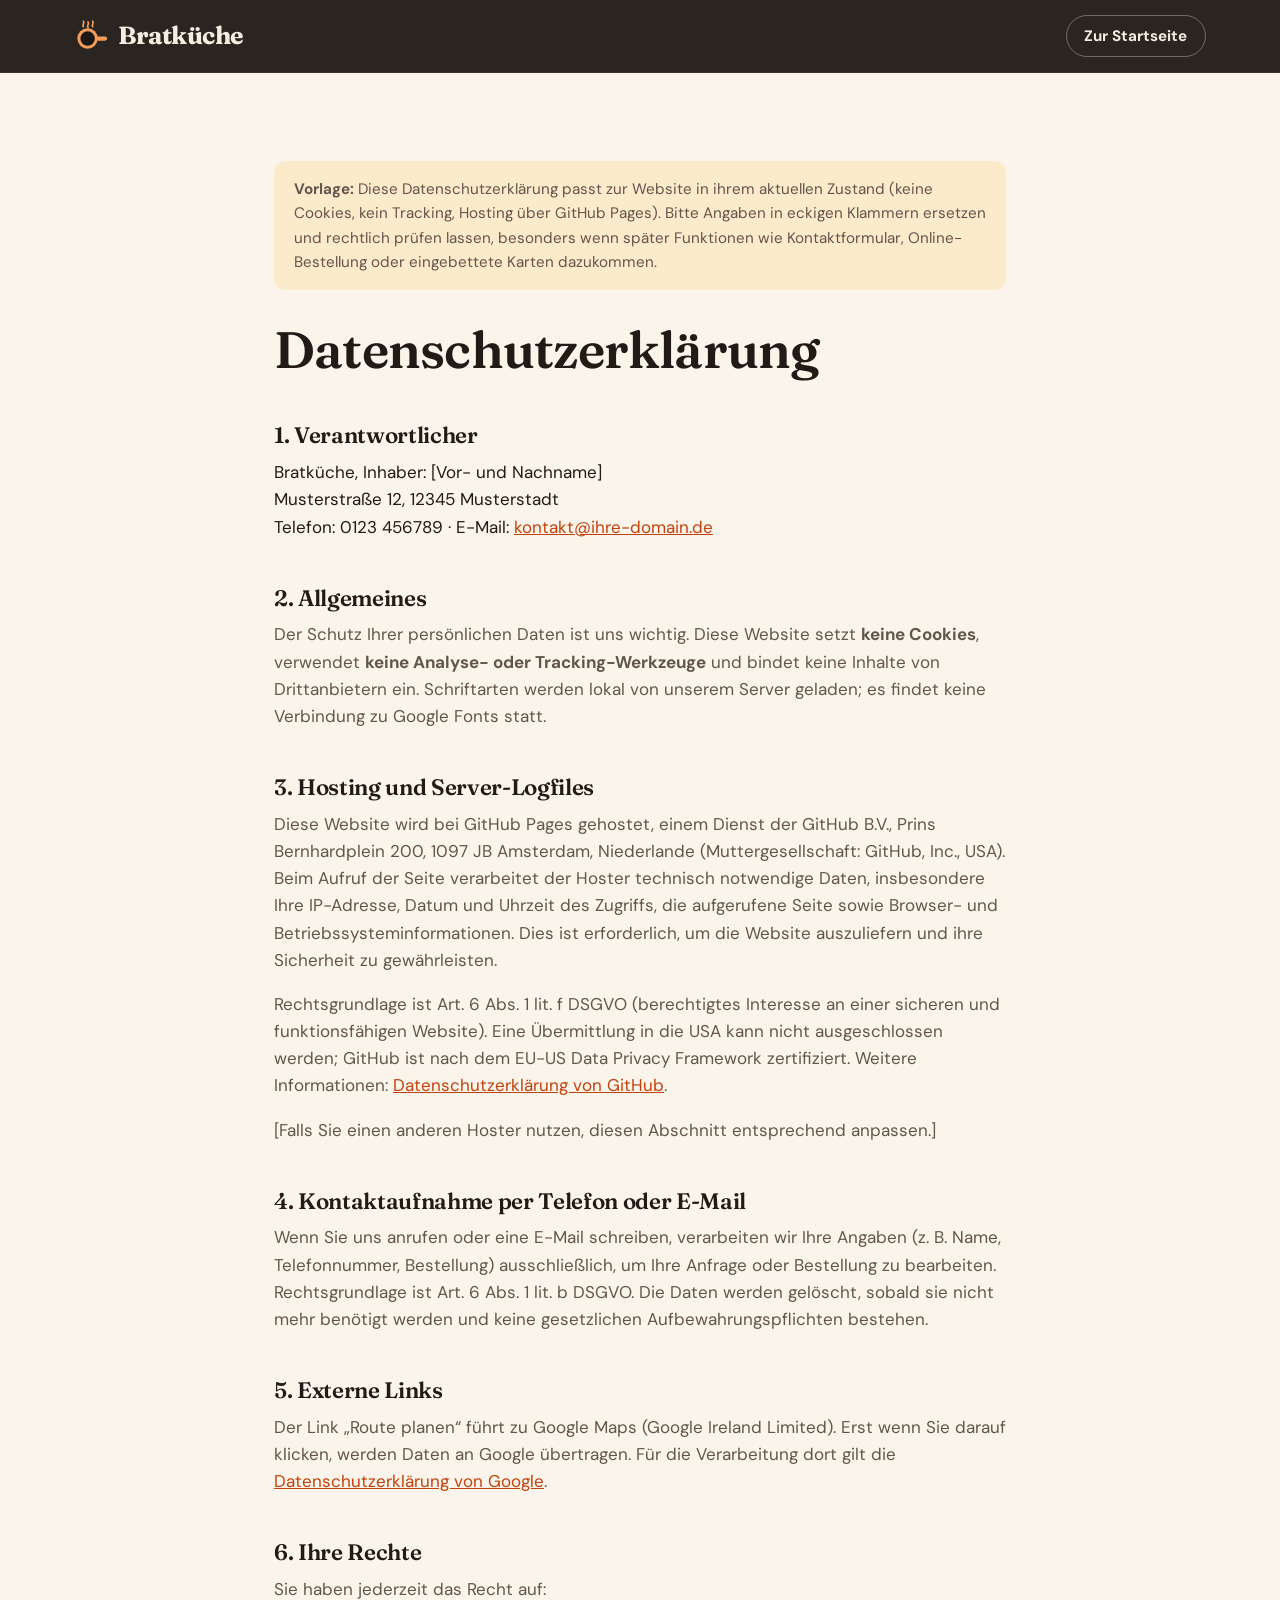
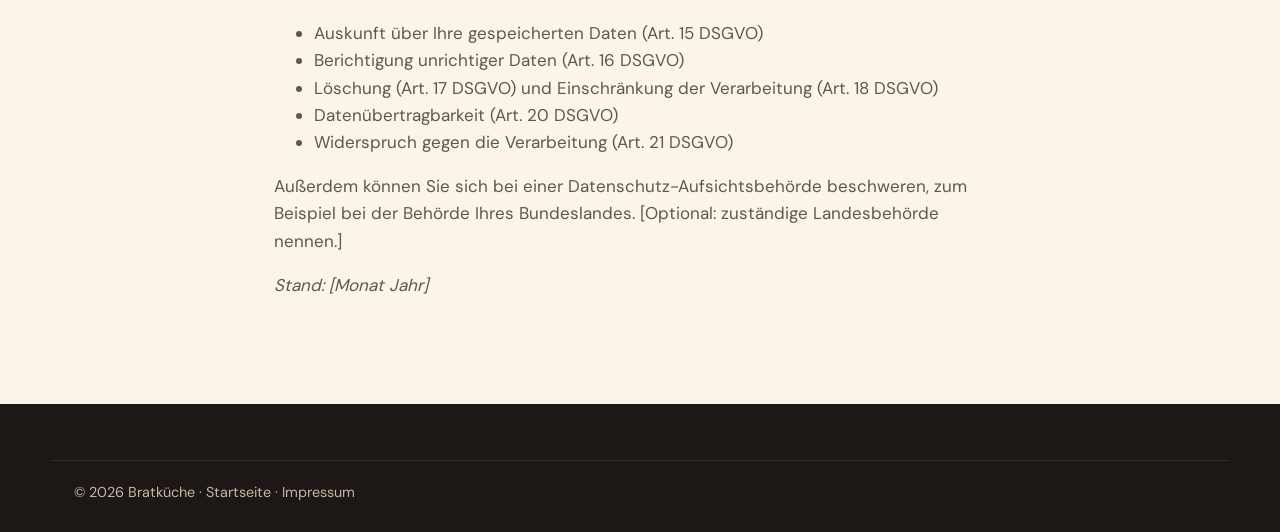
==== datenschutz.html @ 33e532a3 "Website für die Bratküche erstellen Statische One-Page-Website (HTML/CSS/JS, ohne Build-Schritt): - " ====
<!doctype html>
<html lang="de">
<head>
  <meta charset="utf-8">
  <meta name="viewport" content="width=device-width, initial-scale=1">
  <title>Datenschutz – Bratküche</title>
  <meta name="robots" content="noindex">
  <meta name="theme-color" content="#1D1815">
  <link rel="icon" href="assets/img/favicon.svg" type="image/svg+xml">
  <link rel="stylesheet" href="assets/css/style.css">
  <script>document.documentElement.classList.add("js")</script>
</head>
<body>
  <header class="site-header">
    <div class="container header-inner">
      <a class="brand" href="index.html" aria-label="Bratküche – Startseite">
        <svg class="brand-mark" viewBox="0 0 40 40" aria-hidden="true">
          <circle cx="16" cy="23" r="12" fill="currentColor"/>
          <circle cx="16" cy="23" r="8.5" fill="#1D1815"/>
          <rect x="26" y="20.5" width="13" height="5" rx="2.5" fill="currentColor"/>
          <path d="M11 9c-2-2.5 2-3.5 0-6.5M16.5 10c-2-2.5 2-3.5 0-6.5M22 9c-2-2.5 2-3.5 0-6.5" stroke="currentColor" stroke-width="2" stroke-linecap="round" fill="none"/>
        </svg>
        <span class="brand-name">Bratküche</span>
      </a>
      <a class="btn btn-ghost btn-small" href="index.html">Zur Startseite</a>
    </div>
  </header>

  <main class="legal">
    <div class="container">
      <!-- Diesen Hinweis entfernen, sobald alle Angaben geprüft sind -->
      <p class="template-note"><strong>Vorlage:</strong> Diese Datenschutzerklärung passt zur Website in ihrem aktuellen Zustand (keine Cookies, kein Tracking, Hosting über GitHub Pages). Bitte Angaben in eckigen Klammern ersetzen und rechtlich prüfen lassen, besonders wenn später Funktionen wie Kontaktformular, Online-Bestellung oder eingebettete Karten dazukommen.</p>

      <h1>Datenschutzerklärung</h1>

      <h2>1. Verantwortlicher</h2>
      <address>
        Bratküche, Inhaber: [Vor- und Nachname]<br>
        Musterstraße 12, 12345 Musterstadt<br>
        Telefon: 0123 456789 · E-Mail: <a href="mailto:kontakt@ihre-domain.de">kontakt@ihre-domain.de</a>
      </address>

      <h2>2. Allgemeines</h2>
      <p>
        Der Schutz Ihrer persönlichen Daten ist uns wichtig. Diese Website setzt
        <strong>keine Cookies</strong>, verwendet <strong>keine Analyse- oder Tracking-Werkzeuge</strong>
        und bindet keine Inhalte von Drittanbietern ein. Schriftarten werden lokal von
        unserem Server geladen; es findet keine Verbindung zu Google Fonts statt.
      </p>

      <h2>3. Hosting und Server-Logfiles</h2>
      <p>
        Diese Website wird bei GitHub Pages gehostet, einem Dienst der GitHub B.V.,
        Prins Bernhardplein 200, 1097 JB Amsterdam, Niederlande (Muttergesellschaft:
        GitHub, Inc., USA). Beim Aufruf der Seite verarbeitet der Hoster technisch notwendige
        Daten, insbesondere Ihre IP-Adresse, Datum und Uhrzeit des Zugriffs, die aufgerufene
        Seite sowie Browser- und Betriebssysteminformationen. Dies ist erforderlich, um die
        Website auszuliefern und ihre Sicherheit zu gewährleisten.
      </p>
      <p>
        Rechtsgrundlage ist Art. 6 Abs. 1 lit. f DSGVO (berechtigtes Interesse an einer
        sicheren und funktionsfähigen Website). Eine Übermittlung in die USA kann nicht
        ausgeschlossen werden; GitHub ist nach dem EU-US Data Privacy Framework zertifiziert.
        Weitere Informationen: <a href="https://docs.github.com/de/site-policy/privacy-policies/github-general-privacy-statement" target="_blank" rel="noopener">Datenschutzerklärung von GitHub</a>.
      </p>
      <p>[Falls Sie einen anderen Hoster nutzen, diesen Abschnitt entsprechend anpassen.]</p>

      <h2>4. Kontaktaufnahme per Telefon oder E-Mail</h2>
      <p>
        Wenn Sie uns anrufen oder eine E-Mail schreiben, verarbeiten wir Ihre Angaben
        (z.&nbsp;B. Name, Telefonnummer, Bestellung) ausschließlich, um Ihre Anfrage oder
        Bestellung zu bearbeiten. Rechtsgrundlage ist Art. 6 Abs. 1 lit. b DSGVO.
        Die Daten werden gelöscht, sobald sie nicht mehr benötigt werden und keine
        gesetzlichen Aufbewahrungspflichten bestehen.
      </p>

      <h2>5. Externe Links</h2>
      <p>
        Der Link „Route planen“ führt zu Google Maps (Google Ireland Limited). Erst wenn Sie
        darauf klicken, werden Daten an Google übertragen. Für die Verarbeitung dort gilt die
        <a href="https://policies.google.com/privacy?hl=de" target="_blank" rel="noopener">Datenschutzerklärung von Google</a>.
      </p>

      <h2>6. Ihre Rechte</h2>
      <p>Sie haben jederzeit das Recht auf:</p>
      <ul>
        <li>Auskunft über Ihre gespeicherten Daten (Art. 15 DSGVO)</li>
        <li>Berichtigung unrichtiger Daten (Art. 16 DSGVO)</li>
        <li>Löschung (Art. 17 DSGVO) und Einschränkung der Verarbeitung (Art. 18 DSGVO)</li>
        <li>Datenübertragbarkeit (Art. 20 DSGVO)</li>
        <li>Widerspruch gegen die Verarbeitung (Art. 21 DSGVO)</li>
      </ul>
      <p>
        Außerdem können Sie sich bei einer Datenschutz-Aufsichtsbehörde beschweren,
        zum Beispiel bei der Behörde Ihres Bundeslandes. [Optional: zuständige Landesbehörde nennen.]
      </p>

      <p><em>Stand: [Monat Jahr]</em></p>
    </div>
  </main>

  <footer class="site-footer">
    <div class="container footer-bottom">
      <p>© <span data-year>2026</span> Bratküche · <a href="index.html">Startseite</a> · <a href="impressum.html">Impressum</a></p>
    </div>
  </footer>
  <script src="assets/js/main.js" defer></script>
</body>
</html>
---- assets/css/style.css ----
/* ==========================================================
   Bratküche – Stylesheet
   Farben und Schriften zentral in :root anpassen.
   ========================================================== */

@font-face {
  font-family: "Fraunces";
  font-style: normal;
  font-weight: 100 900;
  font-display: swap;
  src: url("../fonts/fraunces-latin-wght-normal.woff2") format("woff2");
}
@font-face {
  font-family: "Fraunces";
  font-style: italic;
  font-weight: 100 900;
  font-display: swap;
  src: url("../fonts/fraunces-latin-wght-italic.woff2") format("woff2");
}
@font-face {
  font-family: "DM Sans";
  font-style: normal;
  font-weight: 100 1000;
  font-display: swap;
  src: url("../fonts/dm-sans-latin-wght-normal.woff2") format("woff2");
}

:root {
  --cream: #FAF4EA;
  --paper: #FFFCF6;
  --white: #FFFFFF;
  --ink: #211B17;
  --ink-soft: #62564C;
  --line: #E8DCCB;
  --line-strong: #D3C2AA;

  --iron: #1D1815;
  --iron-2: #2A231F;
  --on-iron: #F6EDE1;
  --on-iron-soft: #C4B6A6;

  --flame: #C2410C;
  --flame-hover: #9A3412;
  --flame-soft: #FDE6D6;
  --ember: #F59E5B;
  --mustard: #F2B544;
  --mustard-soft: #FBEBCB;
  --herb: #3F5A1A;
  --herb-soft: #E4EDD3;

  --radius: 20px;
  --radius-sm: 12px;
  --shadow: 0 1px 2px rgba(33, 27, 23, .05), 0 10px 30px rgba(33, 27, 23, .07);

  --font-display: "Fraunces", Georgia, "Times New Roman", serif;
  --font-body: "DM Sans", system-ui, -apple-system, "Segoe UI", Roboto, sans-serif;

  --header-h: 72px;
  color-scheme: light;
}

/* ---------- Basis ---------- */
*, *::before, *::after { box-sizing: border-box; }

html {
  scroll-padding-top: calc(var(--header-h) + 16px);
  -webkit-text-size-adjust: 100%;
}
@media (prefers-reduced-motion: no-preference) {
  html { scroll-behavior: smooth; }
}

body {
  margin: 0;
  background: var(--cream);
  color: var(--ink);
  font-family: var(--font-body);
  font-size: 1.0625rem;
  line-height: 1.6;
  -webkit-font-smoothing: antialiased;
  overflow-x: hidden;
}

img, svg { display: block; max-width: 100%; }
a { color: inherit; }

h1, h2, h3, h4 {
  font-family: var(--font-display);
  line-height: 1.1;
  letter-spacing: -0.015em;
  margin: 0 0 .5em;
  font-weight: 600;
  text-wrap: balance;
}
p { margin: 0 0 1em; }

:focus-visible {
  outline: 3px solid var(--mustard);
  outline-offset: 3px;
  border-radius: 6px;
}

.container {
  width: 100%;
  max-width: 1180px;
  margin-inline: auto;
  padding-inline: 24px;
}
@media (max-width: 640px) {
  .container { padding-inline: 16px; }
}

.visually-hidden {
  position: absolute !important;
  width: 1px; height: 1px;
  padding: 0; margin: -1px;
  overflow: hidden; clip: rect(0 0 0 0);
  white-space: nowrap; border: 0;
}

.skip-link {
  position: absolute;
  left: 16px; top: -100px;
  z-index: 100;
  background: var(--mustard);
  color: var(--ink);
  padding: 10px 16px;
  border-radius: 10px;
  font-weight: 700;
  text-decoration: none;
}
.skip-link:focus { top: 12px; }

/* ---------- Buttons ---------- */
.btn {
  display: inline-flex;
  align-items: center;
  justify-content: center;
  gap: .5rem;
  min-height: 48px;
  padding: .8rem 1.4rem;
  border-radius: 999px;
  border: 1.5px solid transparent;
  font: inherit;
  font-weight: 700;
  font-size: 1rem;
  line-height: 1.2;
  text-decoration: none;
  cursor: pointer;
  transition: background-color .2s, color .2s, border-color .2s, transform .2s;
}
.btn:active { transform: translateY(1px); }
.btn svg { width: 18px; height: 18px; flex: none; }

.btn-flame { background: var(--flame); color: #fff; }
.btn-flame:hover { background: var(--flame-hover); }

.btn-ghost { border-color: rgba(246, 237, 225, .35); color: var(--on-iron); }
.btn-ghost:hover { background: rgba(246, 237, 225, .1); border-color: rgba(246, 237, 225, .6); }

.btn-outline { border-color: var(--line-strong); color: var(--ink); background: transparent; }
.btn-outline:hover { border-color: var(--ink); }

.btn-small { min-height: 42px; padding: .55rem 1.1rem; font-size: .95rem; }

/* ---------- Kopfzeile ---------- */
.site-header {
  position: sticky;
  top: 0;
  z-index: 50;
  background: rgba(29, 24, 21, .94);
  -webkit-backdrop-filter: saturate(140%) blur(10px);
  backdrop-filter: saturate(140%) blur(10px);
  color: var(--on-iron);
  border-bottom: 1px solid rgba(246, 237, 225, .08);
}
.header-inner {
  display: flex;
  align-items: center;
  gap: 24px;
  height: var(--header-h);
}

.brand {
  display: inline-flex;
  align-items: center;
  gap: 10px;
  text-decoration: none;
  color: var(--on-iron);
  margin-right: auto;
}
.brand-mark { width: 34px; height: 34px; color: var(--ember); }
.brand-name {
  font-family: var(--font-display);
  font-size: 1.55rem;
  font-weight: 700;
  letter-spacing: -0.02em;
}

.nav { display: flex; gap: 4px; }
.nav a {
  padding: 8px 14px;
  border-radius: 999px;
  text-decoration: none;
  color: var(--on-iron-soft);
  font-weight: 500;
  transition: color .2s, background-color .2s;
}
.nav a:hover { color: var(--on-iron); background: rgba(246, 237, 225, .08); }

.nav-toggle {
  display: none;
  width: 46px; height: 46px;
  border: 1px solid rgba(246, 237, 225, .2);
  border-radius: 12px;
  background: transparent;
  color: var(--on-iron);
  cursor: pointer;
  padding: 0;
  flex-direction: column;
  align-items: center;
  justify-content: center;
  gap: 5px;
}
.nav-toggle span {
  display: block;
  width: 20px; height: 2px;
  background: currentColor;
  border-radius: 2px;
  transition: transform .25s, opacity .25s;
}
.nav-toggle[aria-expanded="true"] span:nth-child(1) { transform: translateY(7px) rotate(45deg); }
.nav-toggle[aria-expanded="true"] span:nth-child(2) { opacity: 0; }
.nav-toggle[aria-expanded="true"] span:nth-child(3) { transform: translateY(-7px) rotate(-45deg); }

@media (max-width: 880px) {
  .header-inner { gap: 10px; }
  .nav-toggle { display: inline-flex; }
  .nav {
    display: none;
    position: absolute;
    top: var(--header-h);
    left: 0; right: 0;
    flex-direction: column;
    gap: 2px;
    padding: 12px 16px 20px;
    background: var(--iron);
    border-bottom: 1px solid rgba(246, 237, 225, .1);
    box-shadow: 0 20px 40px rgba(0, 0, 0, .3);
  }
  .nav.is-open { display: flex; }
  .nav a { padding: 14px 12px; font-size: 1.1rem; color: var(--on-iron); border-radius: 10px; }
  /* Ohne JavaScript bleibt die Navigation sichtbar */
  html:not(.js) .nav { display: flex; position: static; flex-direction: row; flex-wrap: wrap; padding: 0; box-shadow: none; border: 0; background: none; }
  html:not(.js) .header-inner { height: auto; flex-wrap: wrap; padding-block: 12px; }
}
@media (max-width: 420px) {
  .header-call span { display: none; }
  .header-call { width: 46px; padding: 0; }
  .brand-name { font-size: 1.35rem; }
}

/* ---------- Hero ---------- */
.hero {
  position: relative;
  background:
    radial-gradient(60% 70% at 78% 45%, rgba(232, 89, 12, .22), transparent 70%),
    radial-gradient(40% 50% at 10% 100%, rgba(242, 181, 68, .08), transparent 70%),
    var(--iron);
  color: var(--on-iron);
  overflow: hidden;
}
.hero-inner {
  display: grid;
  grid-template-columns: 1.05fr .95fr;
  align-items: center;
  gap: 40px;
  padding-block: clamp(56px, 8vw, 104px);
}
.hero h1 {
  font-size: clamp(2.9rem, 7vw, 5.6rem);
  line-height: .98;
  letter-spacing: -0.03em;
  margin: .35em 0 .4em;
}
.hero h1 em {
  font-style: italic;
  font-weight: 500;
  color: var(--mustard);
}
.lead {
  font-size: clamp(1.1rem, 1.6vw, 1.3rem);
  color: var(--on-iron-soft);
  max-width: 34ch;
  margin-bottom: 2rem;
}
.hero-cta { display: flex; flex-wrap: wrap; gap: 12px; }
.hero-facts {
  display: flex;
  flex-wrap: wrap;
  gap: 8px 24px;
  margin: 2.25rem 0 0;
  padding: 0;
  list-style: none;
  color: var(--on-iron-soft);
  font-size: .95rem;
}
.hero-facts li { display: inline-flex; align-items: center; gap: 8px; }
.hero-facts li::before {
  content: "";
  width: 6px; height: 6px;
  border-radius: 50%;
  background: var(--ember);
}

.hero-art { position: relative; }
.pan { width: 100%; max-width: 560px; margin-left: auto; }

.steam { opacity: 0; }
@media (prefers-reduced-motion: no-preference) {
  .steam { animation: steam 3.6s ease-in-out infinite; }
  .s2 { animation-delay: 1.2s; }
  .s3 { animation-delay: 2.4s; }
}
@media (prefers-reduced-motion: reduce) {
  .steam { opacity: .18; }
}
@keyframes steam {
  0%   { opacity: 0;   transform: translateY(18px); }
  35%  { opacity: .28; }
  100% { opacity: 0;   transform: translateY(-26px); }
}

@media (max-width: 880px) {
  .hero-inner { grid-template-columns: 1fr; gap: 8px; }
  .hero-art { order: -1; max-width: 340px; margin: 0 auto -12px; }
  .pan { margin: 0 auto; }
}

/* ---------- Status (Jetzt geöffnet) ---------- */
.status {
  display: inline-flex;
  align-items: center;
  gap: 10px;
  margin: 0;
  padding: 7px 14px 7px 12px;
  border-radius: 999px;
  border: 1px solid rgba(246, 237, 225, .18);
  background: rgba(246, 237, 225, .05);
  font-size: .92rem;
  font-weight: 500;
}
.status-text { color: inherit; text-decoration: none; }
a.status-text:hover { text-decoration: underline; }
.status-dot {
  width: 9px; height: 9px;
  border-radius: 50%;
  background: var(--on-iron-soft);
  flex: none;
}
.status.is-open .status-dot { background: #4ADE80; box-shadow: 0 0 0 0 rgba(74, 222, 128, .6); }
.status.is-closed .status-dot { background: #F87171; }
@media (prefers-reduced-motion: no-preference) {
  .status.is-open .status-dot { animation: pulse 2.2s infinite; }
}
@keyframes pulse {
  0%   { box-shadow: 0 0 0 0 rgba(74, 222, 128, .55); }
  70%  { box-shadow: 0 0 0 9px rgba(74, 222, 128, 0); }
  100% { box-shadow: 0 0 0 0 rgba(74, 222, 128, 0); }
}
.status-light {
  border-color: var(--line);
  background: var(--cream);
  color: var(--ink);
}
.status-light .status-dot { background: var(--line-strong); }
.status-light.is-open .status-dot { background: #16A34A; }
.status-light.is-closed .status-dot { background: #DC2626; }

/* ---------- Vorteile ---------- */
.features {
  background: var(--cream);
  border-bottom: 1px solid var(--line);
}
.features-grid {
  display: grid;
  grid-template-columns: repeat(3, 1fr);
  gap: 24px;
  padding-block: 56px;
}
.feature h2 {
  font-size: 1.3rem;
  margin: 16px 0 6px;
}
.feature p { color: var(--ink-soft); margin: 0; max-width: 34ch; }
.feature-icon {
  width: 52px; height: 52px;
  display: grid;
  place-items: center;
  border-radius: 16px;
  background: var(--flame-soft);
  color: var(--flame);
}
.feature-icon svg { width: 26px; height: 26px; }
@media (max-width: 800px) {
  .features-grid { grid-template-columns: 1fr; gap: 28px; padding-block: 44px; }
  .feature { display: grid; grid-template-columns: 52px 1fr; column-gap: 16px; }
  .feature-icon { grid-row: span 2; }
  .feature h2 { margin-top: 2px; }
}

/* ---------- Abschnitte ---------- */
.section { padding-block: clamp(64px, 9vw, 120px); }
.section-head { max-width: 640px; margin-bottom: 40px; }
.section-head h2, .about-copy h2 { font-size: clamp(2rem, 4.2vw, 3.1rem); }
.section-sub { color: var(--ink-soft); font-size: 1.1rem; margin: 0; }
.eyebrow {
  display: inline-block;
  margin: 0 0 14px;
  font-size: .8rem;
  font-weight: 700;
  text-transform: uppercase;
  letter-spacing: .14em;
  color: var(--flame);
}

/* ---------- Speisekarte ---------- */
.menu { background: var(--paper); }

.menu-filter {
  display: none;
  flex-wrap: wrap;
  gap: 8px;
  margin-bottom: 28px;
}
.js .menu-filter { display: flex; }
.chip {
  font: inherit;
  font-weight: 600;
  font-size: .95rem;
  padding: 9px 16px;
  min-height: 42px;
  border-radius: 999px;
  border: 1.5px solid var(--line-strong);
  background: transparent;
  color: var(--ink);
  cursor: pointer;
  transition: background-color .2s, color .2s, border-color .2s;
}
.chip:hover { border-color: var(--ink); }
.chip[aria-pressed="true"] { background: var(--ink); border-color: var(--ink); color: var(--paper); }
@media (max-width: 640px) {
  .menu-filter {
    flex-wrap: nowrap;
    overflow-x: auto;
    margin-inline: -16px;
    padding: 2px 16px 8px;
    scrollbar-width: none;
  }
  .menu-filter::-webkit-scrollbar { display: none; }
  .chip { flex: none; }
}

.lunch {
  display: grid;
  grid-template-columns: auto 1fr auto;
  align-items: center;
  gap: 20px;
  padding: 22px 26px;
  margin-bottom: 28px;
  border-radius: var(--radius);
  background: var(--mustard-soft);
}
.lunch-icon {
  width: 48px; height: 48px;
  display: grid; place-items: center;
  border-radius: 14px;
  background: var(--mustard);
  color: var(--ink);
}
.lunch-icon svg { width: 26px; height: 26px; }
.lunch h3 { font-size: 1.3rem; margin: 0 0 2px; }
.lunch p { margin: 0; color: #5B4A30; }
.lunch .lunch-price {
  font-family: var(--font-display);
  font-size: 1.9rem;
  font-weight: 700;
  color: var(--ink);
  white-space: nowrap;
}
.lunch-price span { font-family: var(--font-body); font-size: .95rem; font-weight: 500; color: #5B4A30; margin-right: 4px; }
@media (max-width: 640px) {
  .lunch { grid-template-columns: auto 1fr; padding: 20px; gap: 14px 16px; }
  .lunch .lunch-price { grid-column: 2; font-size: 1.6rem; }
}

.menu-grid { columns: 2; column-gap: 28px; }
.menu-group {
  break-inside: avoid;
  margin: 0 0 28px;
  padding: 28px 30px 18px;
  background: var(--white);
  border: 1px solid var(--line);
  border-radius: var(--radius);
  box-shadow: var(--shadow);
}
.menu-group[hidden] { display: none; }
.menu-group h3 {
  font-size: 1.55rem;
  margin: 0 0 6px;
  padding-bottom: 12px;
  border-bottom: 2px solid var(--ink);
}

.menu-grid.is-filtered { columns: 1; }
@media (min-width: 900px) {
  .menu-grid.is-filtered .dish-list { display: grid; grid-template-columns: 1fr 1fr; column-gap: 48px; }
  .menu-grid.is-filtered .dish:nth-last-child(2):nth-child(odd) { border-bottom: 0; }
}

.dish-list { list-style: none; margin: 0; padding: 0; }
.dish { padding: 14px 0; border-bottom: 1px dashed var(--line); }
.dish:last-child { border-bottom: 0; }
.dish-head { display: flex; align-items: baseline; gap: 10px; }
.dish h4 {
  font-family: var(--font-body);
  font-size: 1.06rem;
  font-weight: 700;
  letter-spacing: 0;
  margin: 0;
  line-height: 1.35;
}
.dish h4 small { font-weight: 500; color: var(--ink-soft); font-size: .85em; margin-left: 4px; }
.dots {
  flex: 1;
  min-width: 16px;
  border-bottom: 2px dotted var(--line-strong);
  transform: translateY(-5px);
}
.price {
  font-weight: 700;
  font-variant-numeric: tabular-nums;
  white-space: nowrap;
  color: var(--flame);
}
.dish p { margin: 3px 0 0; color: var(--ink-soft); font-size: .96rem; line-height: 1.45; }

.tag {
  display: inline-block;
  vertical-align: 2px;
  margin-left: 6px;
  padding: 2px 8px;
  border-radius: 999px;
  background: var(--flame-soft);
  color: var(--flame-hover);
  font-size: .68rem;
  font-weight: 800;
  letter-spacing: .07em;
  text-transform: uppercase;
  line-height: 1.6;
}
.tag-veg { background: var(--herb-soft); color: var(--herb); }

.menu-note { margin: 8px 0 0; color: var(--ink-soft); font-size: .92rem; }

@media (max-width: 760px) {
  .menu-grid { columns: 1; }
  .menu-group { padding: 22px 20px 12px; }
}

/* ---------- Über uns ---------- */
.about { background: var(--cream); }
.about-grid {
  display: grid;
  grid-template-columns: 1.1fr .9fr;
  gap: clamp(32px, 6vw, 80px);
  align-items: center;
}
.about-copy p { color: var(--ink-soft); font-size: 1.1rem; max-width: 56ch; }
.about-copy .signature {
  font-family: var(--font-display);
  font-style: italic;
  font-size: 1.3rem;
  color: var(--ink);
  margin-top: 1.5rem;
}
.about-card {
  margin: 0;
  padding: clamp(28px, 4vw, 44px);
  border-radius: 28px;
  background:
    radial-gradient(80% 60% at 100% 0%, rgba(232, 89, 12, .25), transparent 70%),
    var(--iron);
  color: var(--on-iron);
  box-shadow: 0 20px 50px rgba(29, 24, 21, .25);
}
.about-card blockquote {
  margin: 0 0 28px;
  font-family: var(--font-display);
  font-size: clamp(1.45rem, 2.6vw, 1.95rem);
  font-weight: 500;
  line-height: 1.25;
  letter-spacing: -0.01em;
}
.promise { list-style: none; margin: 0; padding: 24px 0 0; border-top: 1px solid rgba(246, 237, 225, .14); }
.promise li {
  display: flex;
  align-items: flex-start;
  gap: 12px;
  padding: 7px 0;
  color: var(--on-iron-soft);
}
.promise li::before {
  content: "";
  flex: none;
  width: 20px; height: 20px;
  margin-top: 3px;
  border-radius: 50%;
  background: var(--mustard) url("data:image/svg+xml,%3Csvg xmlns='http://www.w3.org/2000/svg' viewBox='0 0 20 20'%3E%3Cpath d='M5.5 10.5l3 3 6-7' fill='none' stroke='%231D1815' stroke-width='2.4' stroke-linecap='round' stroke-linejoin='round'/%3E%3C/svg%3E") center / 100% no-repeat;
}
@media (max-width: 880px) {
  .about-grid { grid-template-columns: 1fr; }
}

/* ---------- Besuch: Zeiten & Kontakt ---------- */
.visit { background: var(--paper); border-top: 1px solid var(--line); }
.visit-grid {
  display: grid;
  grid-template-columns: 1fr 1fr;
  gap: 28px;
  align-items: start;
}
.card {
  padding: clamp(24px, 3.5vw, 36px);
  background: var(--white);
  border: 1px solid var(--line);
  border-radius: var(--radius);
  box-shadow: var(--shadow);
}
.card h3 { font-size: 1.6rem; margin-bottom: 16px; }

.hours-table { width: 100%; border-collapse: collapse; margin-top: 18px; font-variant-numeric: tabular-nums; }
.hours-table th, .hours-table td { padding: 11px 12px; text-align: left; border-bottom: 1px solid var(--line); }
.hours-table th { font-weight: 500; }
.hours-table td { text-align: right; color: var(--ink-soft); }
.hours-table tr:last-child th, .hours-table tr:last-child td { border-bottom: 0; }
.hours-table tr:not([data-open]) td { color: #9A8B7C; font-style: italic; }
.hours-table tr.is-today th, .hours-table tr.is-today td {
  background: var(--mustard-soft);
  color: var(--ink);
  font-weight: 700;
  font-style: normal;
}
.hours-table tr.is-today th { border-radius: 10px 0 0 10px; }
.hours-table tr.is-today td { border-radius: 0 10px 10px 0; }
.hours-table tr.is-today th::after {
  content: "Heute";
  margin-left: 8px;
  padding: 1px 8px;
  border-radius: 999px;
  background: var(--ink);
  color: var(--paper);
  font-size: .7rem;
  letter-spacing: .06em;
  text-transform: uppercase;
  vertical-align: 2px;
}

.small-print { margin: 16px 0 0; font-size: .88rem; color: var(--ink-soft); }

.contact-list { list-style: none; margin: 0 0 24px; padding: 0; }
.contact-list li {
  display: flex;
  gap: 16px;
  padding: 14px 0;
  border-bottom: 1px solid var(--line);
}
.contact-list li:last-child { border-bottom: 0; }
.contact-icon {
  flex: none;
  width: 42px; height: 42px;
  display: grid; place-items: center;
  border-radius: 12px;
  background: var(--flame-soft);
  color: var(--flame);
}
.contact-icon svg { width: 21px; height: 21px; }
.contact-label {
  display: block;
  font-size: .78rem;
  font-weight: 700;
  letter-spacing: .1em;
  text-transform: uppercase;
  color: var(--ink-soft);
  margin-bottom: 2px;
}
.contact-list address { font-style: normal; line-height: 1.5; }
.contact-list a { font-weight: 600; text-decoration-color: var(--line-strong); text-underline-offset: 3px; overflow-wrap: anywhere; }
.contact-list a:hover { color: var(--flame); }
.contact-cta { display: flex; flex-wrap: wrap; gap: 12px; }

@media (max-width: 880px) {
  .visit-grid { grid-template-columns: 1fr; }
}
@media (max-width: 420px) {
  .contact-cta .btn { flex: 1 1 100%; }
}

/* ---------- Fußzeile ---------- */
.site-footer {
  background: var(--iron);
  color: var(--on-iron-soft);
  padding-top: 56px;
}
.footer-inner {
  display: grid;
  grid-template-columns: 1.4fr 1fr auto;
  gap: 32px;
  padding-bottom: 40px;
}
.footer-brand .brand-name { color: var(--on-iron); font-size: 1.8rem; }
.footer-brand p { margin: 6px 0 0; }
.footer-nav, .footer-legal { display: flex; flex-direction: column; gap: 8px; }
.site-footer a { text-decoration: none; color: var(--on-iron-soft); }
.site-footer a:hover { color: var(--on-iron); text-decoration: underline; text-underline-offset: 3px; }
.footer-bottom {
  border-top: 1px solid rgba(246, 237, 225, .1);
  padding-block: 20px 28px;
  font-size: .9rem;
}
.footer-bottom p { margin: 0; }
@media (max-width: 760px) {
  .footer-inner { grid-template-columns: 1fr 1fr; }
  .footer-brand { grid-column: 1 / -1; }
}

/* ---------- Rechtliche Seiten (Impressum, Datenschutz) ---------- */
.legal { padding-block: clamp(48px, 7vw, 88px); }
.legal .container { max-width: 780px; }
.legal h1 { font-size: clamp(2.2rem, 5vw, 3.2rem); margin-bottom: .6em; }
.legal h2 { font-size: 1.4rem; margin: 2em 0 .5em; }
.legal p, .legal li { color: var(--ink-soft); }
.legal address { font-style: normal; color: var(--ink); }
.legal a { color: var(--flame); }
.template-note {
  padding: 16px 20px;
  border-radius: var(--radius-sm);
  background: var(--mustard-soft);
  color: #5B4A30;
  font-size: .95rem;
  margin-bottom: 32px;
}
.back-link { display: inline-flex; gap: 6px; margin-bottom: 24px; font-weight: 600; text-decoration: none; color: var(--flame); }
.back-link:hover { text-decoration: underline; }
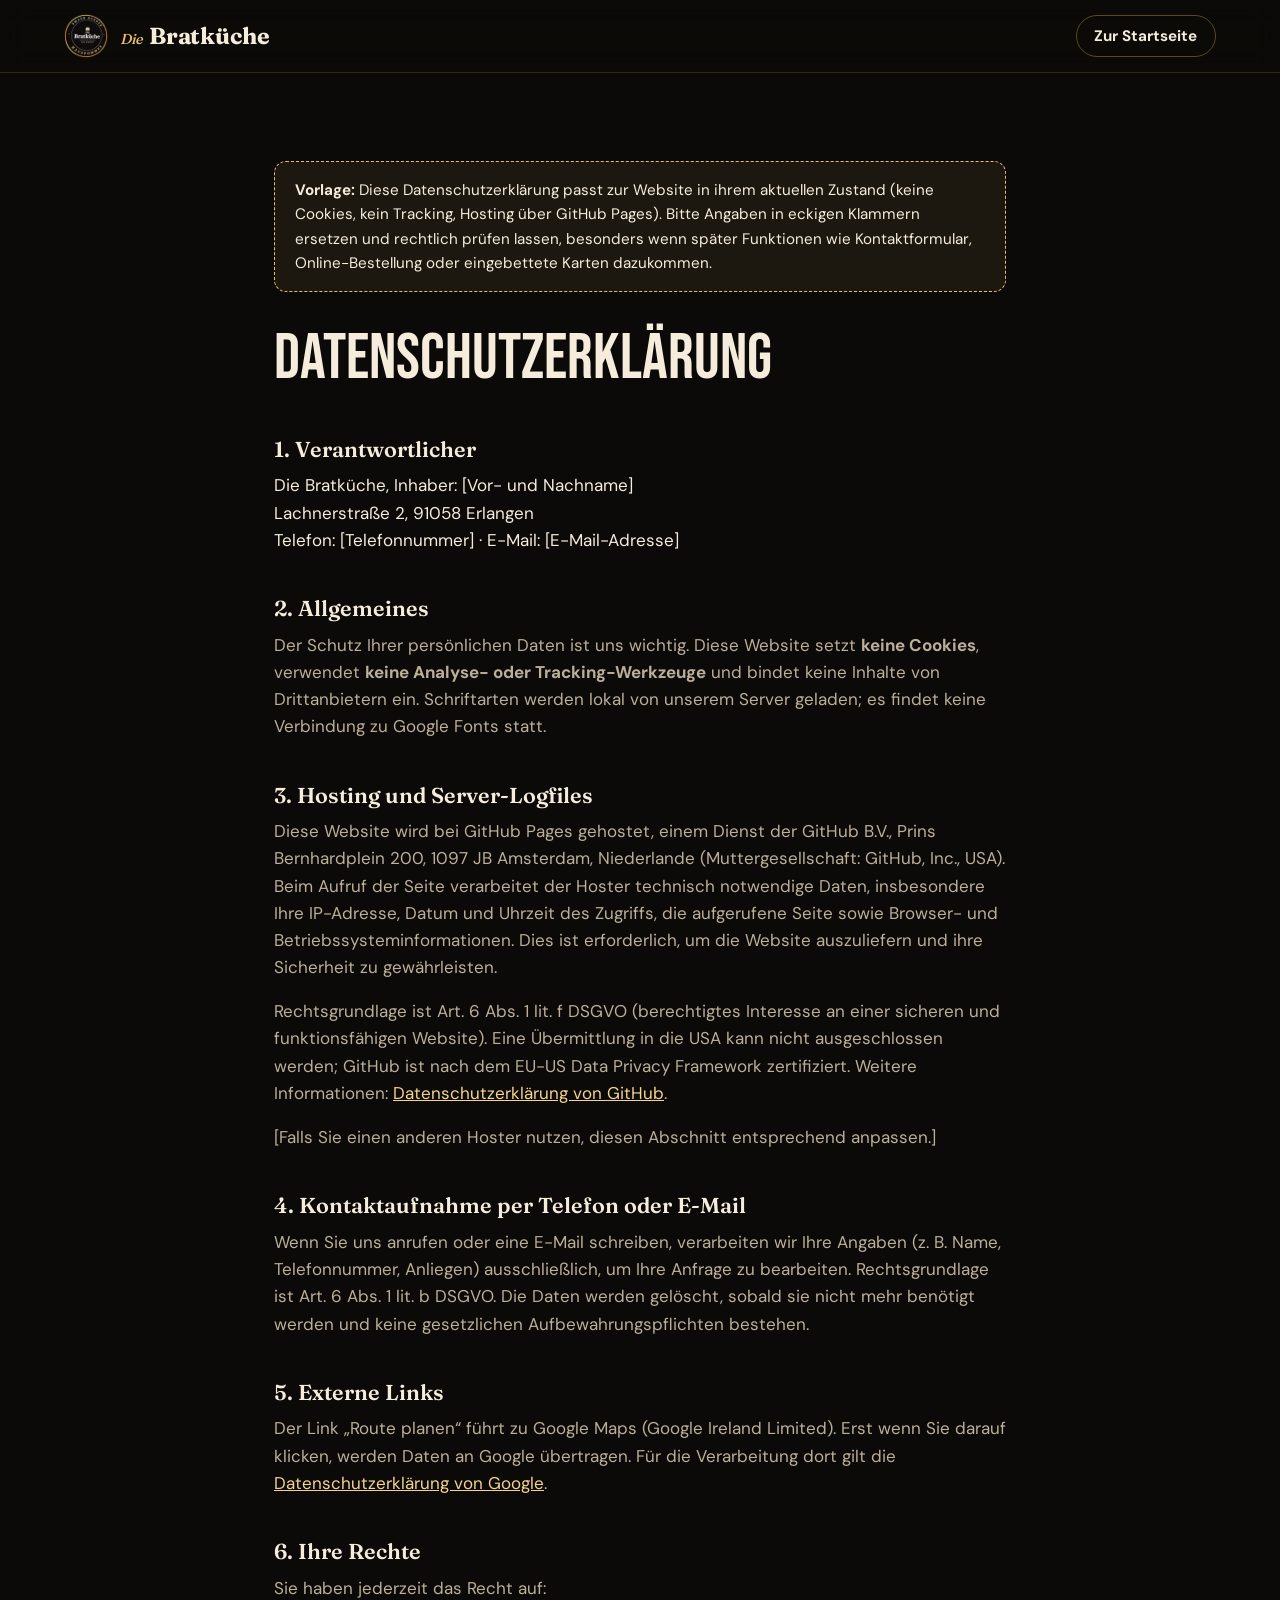
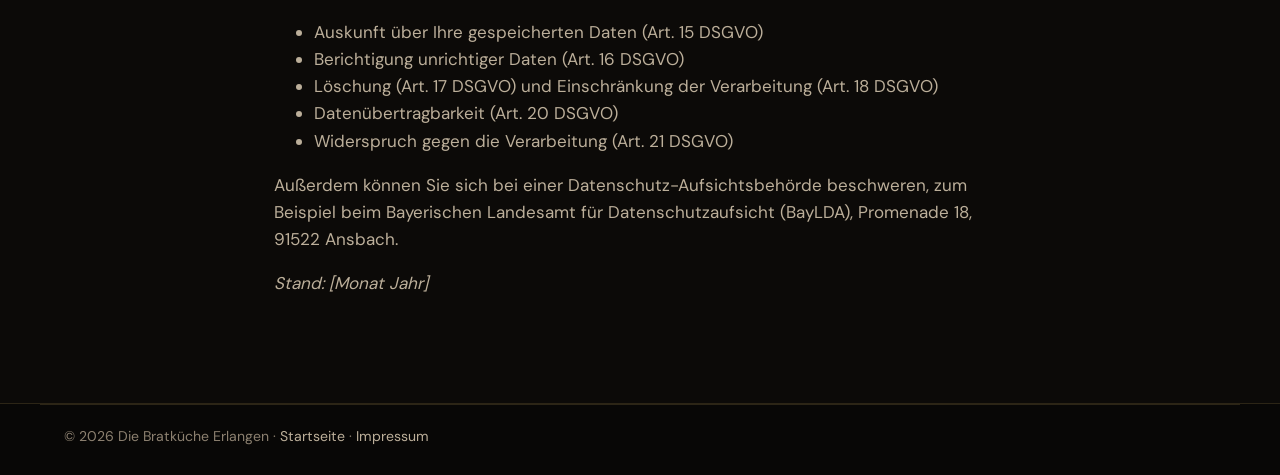
==== commit d8e01713: "Website auf Konzept Smash Burger & Loaded Fries umstellen - Echte Speisekarte (Burger 1–8, Loaded Fr" ====
--- a/datenschutz.html
+++ b/datenschutz.html
@@ -3,26 +3,21 @@
 <head>
   <meta charset="utf-8">
   <meta name="viewport" content="width=device-width, initial-scale=1">
-  <title>Datenschutz – Bratküche</title>
+  <title>Datenschutz – Die Bratküche Erlangen</title>
   <meta name="robots" content="noindex">
-  <meta name="theme-color" content="#1D1815">
-  <link rel="icon" href="assets/img/favicon.svg" type="image/svg+xml">
+  <meta name="theme-color" content="#0C0A08">
+  <link rel="icon" href="assets/img/icon-192.png" type="image/png">
   <link rel="stylesheet" href="assets/css/style.css">
   <script>document.documentElement.classList.add("js")</script>
 </head>
 <body>
   <header class="site-header">
     <div class="container header-inner">
-      <a class="brand" href="index.html" aria-label="Bratküche – Startseite">
-        <svg class="brand-mark" viewBox="0 0 40 40" aria-hidden="true">
-          <circle cx="16" cy="23" r="12" fill="currentColor"/>
-          <circle cx="16" cy="23" r="8.5" fill="#1D1815"/>
-          <rect x="26" y="20.5" width="13" height="5" rx="2.5" fill="currentColor"/>
-          <path d="M11 9c-2-2.5 2-3.5 0-6.5M16.5 10c-2-2.5 2-3.5 0-6.5M22 9c-2-2.5 2-3.5 0-6.5" stroke="currentColor" stroke-width="2" stroke-linecap="round" fill="none"/>
-        </svg>
-        <span class="brand-name">Bratküche</span>
+      <a class="brand" href="index.html" aria-label="Die Bratküche – Startseite">
+        <img class="brand-logo" src="assets/img/logo-96.png" width="44" height="44" alt="">
+        <span class="brand-name"><small>Die</small> Bratküche</span>
       </a>
-      <a class="btn btn-ghost btn-small" href="index.html">Zur Startseite</a>
+      <a class="btn btn-outline btn-small" href="index.html">Zur Startseite</a>
     </div>
   </header>
 
@@ -35,9 +30,9 @@
 
       <h2>1. Verantwortlicher</h2>
       <address>
-        Bratküche, Inhaber: [Vor- und Nachname]<br>
-        Musterstraße 12, 12345 Musterstadt<br>
-        Telefon: 0123 456789 · E-Mail: <a href="mailto:kontakt@ihre-domain.de">kontakt@ihre-domain.de</a>
+        Die Bratküche, Inhaber: [Vor- und Nachname]<br>
+        Lachnerstraße 2, 91058 Erlangen<br>
+        Telefon: [Telefonnummer] · E-Mail: [E-Mail-Adresse]
       </address>
 
       <h2>2. Allgemeines</h2>
@@ -68,8 +63,7 @@
       <h2>4. Kontaktaufnahme per Telefon oder E-Mail</h2>
       <p>
         Wenn Sie uns anrufen oder eine E-Mail schreiben, verarbeiten wir Ihre Angaben
-        (z.&nbsp;B. Name, Telefonnummer, Bestellung) ausschließlich, um Ihre Anfrage oder
-        Bestellung zu bearbeiten. Rechtsgrundlage ist Art. 6 Abs. 1 lit. b DSGVO.
+        (z.&nbsp;B. Name, Telefonnummer, Anliegen) ausschließlich, um Ihre Anfrage zu bearbeiten. Rechtsgrundlage ist Art. 6 Abs. 1 lit. b DSGVO.
         Die Daten werden gelöscht, sobald sie nicht mehr benötigt werden und keine
         gesetzlichen Aufbewahrungspflichten bestehen.
       </p>
@@ -92,16 +86,16 @@
       </ul>
       <p>
         Außerdem können Sie sich bei einer Datenschutz-Aufsichtsbehörde beschweren,
-        zum Beispiel bei der Behörde Ihres Bundeslandes. [Optional: zuständige Landesbehörde nennen.]
+        zum Beispiel beim Bayerischen Landesamt für Datenschutzaufsicht (BayLDA), Promenade 18, 91522 Ansbach.
       </p>
 
       <p><em>Stand: [Monat Jahr]</em></p>
     </div>
   </main>
 
-  <footer class="site-footer">
+  <footer class="site-footer legal-footer">
     <div class="container footer-bottom">
-      <p>© <span data-year>2026</span> Bratküche · <a href="index.html">Startseite</a> · <a href="impressum.html">Impressum</a></p>
+      <p>© <span data-year>2026</span> Die Bratküche Erlangen · <a href="index.html">Startseite</a> · <a href="impressum.html">Impressum</a></p>
     </div>
   </footer>
   <script src="assets/js/main.js" defer></script>
--- a/assets/css/style.css
+++ b/assets/css/style.css
@@ -1,8 +1,15 @@
 /* ==========================================================
-   Bratküche – Stylesheet
+   Die Bratküche Erlangen – Stylesheet
    Farben und Schriften zentral in :root anpassen.
    ========================================================== */
 
+@font-face {
+  font-family: "Bebas Neue";
+  font-style: normal;
+  font-weight: 400;
+  font-display: swap;
+  src: url("../fonts/bebas-neue-latin-400-normal.woff2") format("woff2");
+}
 @font-face {
   font-family: "Fraunces";
   font-style: normal;
@@ -11,59 +18,59 @@
   src: url("../fonts/fraunces-latin-wght-normal.woff2") format("woff2");
 }
 @font-face {
-  font-family: "Fraunces";
-  font-style: italic;
-  font-weight: 100 900;
-  font-display: swap;
-  src: url("../fonts/fraunces-latin-wght-italic.woff2") format("woff2");
-}
-@font-face {
   font-family: "DM Sans";
   font-style: normal;
   font-weight: 100 1000;
   font-display: swap;
   src: url("../fonts/dm-sans-latin-wght-normal.woff2") format("woff2");
 }
+@font-face {
+  font-family: "Caveat";
+  font-style: normal;
+  font-weight: 400 700;
+  font-display: swap;
+  src: url("../fonts/caveat-latin-wght-normal.woff2") format("woff2");
+}
 
 :root {
-  --cream: #FAF4EA;
-  --paper: #FFFCF6;
-  --white: #FFFFFF;
-  --ink: #211B17;
-  --ink-soft: #62564C;
-  --line: #E8DCCB;
-  --line-strong: #D3C2AA;
-
-  --iron: #1D1815;
-  --iron-2: #2A231F;
-  --on-iron: #F6EDE1;
-  --on-iron-soft: #C4B6A6;
-
-  --flame: #C2410C;
-  --flame-hover: #9A3412;
-  --flame-soft: #FDE6D6;
-  --ember: #F59E5B;
-  --mustard: #F2B544;
-  --mustard-soft: #FBEBCB;
-  --herb: #3F5A1A;
-  --herb-soft: #E4EDD3;
+  --bg: #0C0A08;
+  --bg-2: #13100D;
+  --surface: #191410;
+  --surface-2: #211A14;
+  --line: rgba(231, 190, 107, .16);
+  --line-strong: rgba(231, 190, 107, .34);
+
+  --text: #F5ECDC;
+  --muted: #BCAF9A;
+  --faint: #8C8070;
+
+  --gold: #E7BE6B;
+  --gold-light: #F4D48E;
+  --gold-deep: #C8963F;
+  --ember: #EE7A2C;
+
+  --hot: #FF8F73;
+  --hot-bg: rgba(255, 120, 90, .13);
+  --veg: #A6D178;
+  --veg-bg: rgba(150, 200, 100, .13);
 
   --radius: 20px;
   --radius-sm: 12px;
-  --shadow: 0 1px 2px rgba(33, 27, 23, .05), 0 10px 30px rgba(33, 27, 23, .07);
-
-  --font-display: "Fraunces", Georgia, "Times New Roman", serif;
-  --font-body: "DM Sans", system-ui, -apple-system, "Segoe UI", Roboto, sans-serif;
+
+  --f-display: "Bebas Neue", Impact, "Arial Narrow", sans-serif;
+  --f-serif: "Fraunces", Georgia, "Times New Roman", serif;
+  --f-body: "DM Sans", system-ui, -apple-system, "Segoe UI", Roboto, sans-serif;
+  --f-hand: "Caveat", "Segoe Print", "Bradley Hand", cursive;
 
   --header-h: 72px;
-  color-scheme: light;
+  color-scheme: dark;
 }
 
 /* ---------- Basis ---------- */
 *, *::before, *::after { box-sizing: border-box; }
 
 html {
-  scroll-padding-top: calc(var(--header-h) + 16px);
+  scroll-padding-top: calc(var(--header-h) + 12px);
   -webkit-text-size-adjust: 100%;
 }
 @media (prefers-reduced-motion: no-preference) {
@@ -72,9 +79,9 @@
 
 body {
   margin: 0;
-  background: var(--cream);
-  color: var(--ink);
-  font-family: var(--font-body);
+  background: var(--bg);
+  color: var(--text);
+  font-family: var(--f-body);
   font-size: 1.0625rem;
   line-height: 1.6;
   -webkit-font-smoothing: antialiased;
@@ -82,27 +89,20 @@
 }
 
 img, svg { display: block; max-width: 100%; }
+img { height: auto; }
 a { color: inherit; }
-
-h1, h2, h3, h4 {
-  font-family: var(--font-display);
-  line-height: 1.1;
-  letter-spacing: -0.015em;
-  margin: 0 0 .5em;
-  font-weight: 600;
-  text-wrap: balance;
-}
 p { margin: 0 0 1em; }
+h1, h2, h3, h4 { margin: 0; font-weight: 600; line-height: 1.1; text-wrap: balance; }
 
 :focus-visible {
-  outline: 3px solid var(--mustard);
+  outline: 3px solid var(--gold);
   outline-offset: 3px;
   border-radius: 6px;
 }
 
 .container {
   width: 100%;
-  max-width: 1180px;
+  max-width: 1200px;
   margin-inline: auto;
   padding-inline: 24px;
 }
@@ -122,8 +122,8 @@
   position: absolute;
   left: 16px; top: -100px;
   z-index: 100;
-  background: var(--mustard);
-  color: var(--ink);
+  background: var(--gold);
+  color: var(--bg);
   padding: 10px 16px;
   border-radius: 10px;
   font-weight: 700;
@@ -131,14 +131,33 @@
 }
 .skip-link:focus { top: 12px; }
 
+.eyebrow {
+  margin: 0 0 10px;
+  font-size: .78rem;
+  font-weight: 700;
+  letter-spacing: .2em;
+  text-transform: uppercase;
+  color: var(--gold);
+}
+
+.section { padding-block: clamp(64px, 9vw, 120px); }
+.section-title {
+  font-family: var(--f-display);
+  font-weight: 400;
+  font-size: clamp(2.8rem, 6vw, 4.5rem);
+  line-height: .95;
+  letter-spacing: .01em;
+  margin-bottom: 20px;
+}
+
 /* ---------- Buttons ---------- */
 .btn {
   display: inline-flex;
   align-items: center;
   justify-content: center;
   gap: .5rem;
-  min-height: 48px;
-  padding: .8rem 1.4rem;
+  min-height: 50px;
+  padding: .8rem 1.5rem;
   border-radius: 999px;
   border: 1.5px solid transparent;
   font: inherit;
@@ -147,32 +166,32 @@
   line-height: 1.2;
   text-decoration: none;
   cursor: pointer;
-  transition: background-color .2s, color .2s, border-color .2s, transform .2s;
+  transition: background-color .2s, color .2s, border-color .2s, transform .2s, box-shadow .2s;
 }
 .btn:active { transform: translateY(1px); }
 .btn svg { width: 18px; height: 18px; flex: none; }
 
-.btn-flame { background: var(--flame); color: #fff; }
-.btn-flame:hover { background: var(--flame-hover); }
-
-.btn-ghost { border-color: rgba(246, 237, 225, .35); color: var(--on-iron); }
-.btn-ghost:hover { background: rgba(246, 237, 225, .1); border-color: rgba(246, 237, 225, .6); }
-
-.btn-outline { border-color: var(--line-strong); color: var(--ink); background: transparent; }
-.btn-outline:hover { border-color: var(--ink); }
-
-.btn-small { min-height: 42px; padding: .55rem 1.1rem; font-size: .95rem; }
+.btn-gold {
+  background: linear-gradient(180deg, var(--gold-light), var(--gold));
+  color: #1A120A;
+  box-shadow: 0 6px 24px rgba(238, 122, 44, .22);
+}
+.btn-gold:hover { background: linear-gradient(180deg, #F8DEA4, var(--gold-light)); box-shadow: 0 8px 30px rgba(238, 122, 44, .35); }
+
+.btn-outline { border-color: var(--line-strong); color: var(--text); }
+.btn-outline:hover { border-color: var(--gold); color: var(--gold-light); }
+
+.btn-small { min-height: 42px; padding: .5rem 1.1rem; font-size: .95rem; }
 
 /* ---------- Kopfzeile ---------- */
 .site-header {
   position: sticky;
   top: 0;
   z-index: 50;
-  background: rgba(29, 24, 21, .94);
-  -webkit-backdrop-filter: saturate(140%) blur(10px);
-  backdrop-filter: saturate(140%) blur(10px);
-  color: var(--on-iron);
-  border-bottom: 1px solid rgba(246, 237, 225, .08);
+  background: rgba(12, 10, 8, .9);
+  -webkit-backdrop-filter: saturate(140%) blur(12px);
+  backdrop-filter: saturate(140%) blur(12px);
+  border-bottom: 1px solid var(--line);
 }
 .header-inner {
   display: flex;
@@ -184,17 +203,25 @@
 .brand {
   display: inline-flex;
   align-items: center;
-  gap: 10px;
+  gap: 12px;
+  margin-right: auto;
   text-decoration: none;
-  color: var(--on-iron);
-  margin-right: auto;
-}
-.brand-mark { width: 34px; height: 34px; color: var(--ember); }
+}
+.brand-logo { width: 44px; height: 44px; border-radius: 50%; }
 .brand-name {
-  font-family: var(--font-display);
-  font-size: 1.55rem;
+  font-family: var(--f-serif);
+  font-size: 1.45rem;
   font-weight: 700;
-  letter-spacing: -0.02em;
+  letter-spacing: -0.01em;
+  color: var(--text);
+  white-space: nowrap;
+}
+.brand-name small {
+  font-size: .62em;
+  font-weight: 500;
+  font-style: italic;
+  color: var(--gold);
+  margin-right: 2px;
 }
 
 .nav { display: flex; gap: 4px; }
@@ -202,19 +229,19 @@
   padding: 8px 14px;
   border-radius: 999px;
   text-decoration: none;
-  color: var(--on-iron-soft);
+  color: var(--muted);
   font-weight: 500;
   transition: color .2s, background-color .2s;
 }
-.nav a:hover { color: var(--on-iron); background: rgba(246, 237, 225, .08); }
+.nav a:hover { color: var(--text); background: rgba(231, 190, 107, .08); }
 
 .nav-toggle {
   display: none;
   width: 46px; height: 46px;
-  border: 1px solid rgba(246, 237, 225, .2);
+  border: 1px solid var(--line-strong);
   border-radius: 12px;
   background: transparent;
-  color: var(--on-iron);
+  color: var(--text);
   cursor: pointer;
   padding: 0;
   flex-direction: column;
@@ -233,7 +260,7 @@
 .nav-toggle[aria-expanded="true"] span:nth-child(2) { opacity: 0; }
 .nav-toggle[aria-expanded="true"] span:nth-child(3) { transform: translateY(-7px) rotate(-45deg); }
 
-@media (max-width: 880px) {
+@media (max-width: 900px) {
   .header-inner { gap: 10px; }
   .nav-toggle { display: inline-flex; }
   .nav {
@@ -244,97 +271,116 @@
     flex-direction: column;
     gap: 2px;
     padding: 12px 16px 20px;
-    background: var(--iron);
-    border-bottom: 1px solid rgba(246, 237, 225, .1);
-    box-shadow: 0 20px 40px rgba(0, 0, 0, .3);
+    background: var(--bg);
+    border-bottom: 1px solid var(--line);
+    box-shadow: 0 24px 48px rgba(0, 0, 0, .5);
   }
   .nav.is-open { display: flex; }
-  .nav a { padding: 14px 12px; font-size: 1.1rem; color: var(--on-iron); border-radius: 10px; }
-  /* Ohne JavaScript bleibt die Navigation sichtbar */
+  .nav a { padding: 14px 12px; font-size: 1.1rem; color: var(--text); border-radius: 10px; }
   html:not(.js) .nav { display: flex; position: static; flex-direction: row; flex-wrap: wrap; padding: 0; box-shadow: none; border: 0; background: none; }
   html:not(.js) .header-inner { height: auto; flex-wrap: wrap; padding-block: 12px; }
 }
-@media (max-width: 420px) {
-  .header-call span { display: none; }
-  .header-call { width: 46px; padding: 0; }
-  .brand-name { font-size: 1.35rem; }
+@media (max-width: 400px) {
+  .brand { gap: 8px; }
+  .brand-logo { width: 38px; height: 38px; }
+  .brand-name { font-size: 1.25rem; }
+  .header-cta span { display: none; }
+  .header-cta { width: 46px; padding: 0; }
 }
 
 /* ---------- Hero ---------- */
 .hero {
   position: relative;
+  overflow: hidden;
   background:
-    radial-gradient(60% 70% at 78% 45%, rgba(232, 89, 12, .22), transparent 70%),
-    radial-gradient(40% 50% at 10% 100%, rgba(242, 181, 68, .08), transparent 70%),
-    var(--iron);
-  color: var(--on-iron);
-  overflow: hidden;
+    radial-gradient(50% 60% at 78% 45%, rgba(238, 122, 44, .2), transparent 70%),
+    radial-gradient(40% 50% at 0% 100%, rgba(231, 190, 107, .07), transparent 70%),
+    var(--bg);
 }
 .hero-inner {
   display: grid;
-  grid-template-columns: 1.05fr .95fr;
-  align-items: center;
-  gap: 40px;
-  padding-block: clamp(56px, 8vw, 104px);
-}
-.hero h1 {
-  font-size: clamp(2.9rem, 7vw, 5.6rem);
-  line-height: .98;
-  letter-spacing: -0.03em;
-  margin: .35em 0 .4em;
-}
-.hero h1 em {
+  grid-template-columns: 1fr 1.05fr;
+  align-items: center;
+  gap: clamp(32px, 5vw, 72px);
+  padding-block: clamp(48px, 7vw, 96px) clamp(64px, 8vw, 112px);
+}
+.kicker {
+  margin: 22px 0 6px;
+  font-family: var(--f-serif);
   font-style: italic;
-  font-weight: 500;
-  color: var(--mustard);
+  font-size: 1.15rem;
+  color: var(--gold);
+}
+.hero-title {
+  font-family: var(--f-display);
+  font-weight: 400;
+  font-size: clamp(3.4rem, 7vw, 6rem);
+  line-height: .9;
+  letter-spacing: .005em;
+  margin-bottom: 24px;
+}
+.hero-title span {
+  display: block;
+  color: var(--gold);
+  background: linear-gradient(180deg, var(--gold-light), var(--gold-deep));
+  -webkit-background-clip: text;
+  background-clip: text;
+  -webkit-text-fill-color: transparent;
 }
 .lead {
-  font-size: clamp(1.1rem, 1.6vw, 1.3rem);
-  color: var(--on-iron-soft);
-  max-width: 34ch;
+  font-size: clamp(1.08rem, 1.5vw, 1.25rem);
+  color: var(--muted);
+  max-width: 40ch;
   margin-bottom: 2rem;
 }
 .hero-cta { display: flex; flex-wrap: wrap; gap: 12px; }
 .hero-facts {
   display: flex;
   flex-wrap: wrap;
-  gap: 8px 24px;
-  margin: 2.25rem 0 0;
+  gap: 10px 28px;
+  margin: 2.2rem 0 0;
   padding: 0;
   list-style: none;
-  color: var(--on-iron-soft);
+  color: var(--muted);
   font-size: .95rem;
 }
 .hero-facts li { display: inline-flex; align-items: center; gap: 8px; }
-.hero-facts li::before {
-  content: "";
-  width: 6px; height: 6px;
+.hero-facts svg { width: 18px; height: 18px; color: var(--gold); }
+
+.hero-visual { position: relative; margin: 0; }
+.hero-visual img {
+  width: 100%;
+  aspect-ratio: 5 / 4;
+  object-fit: cover;
+  object-position: 50% 55%;
+  border-radius: 28px;
+  border: 1px solid var(--line-strong);
+  box-shadow: 0 0 0 8px rgba(231, 190, 107, .05), 0 30px 90px rgba(238, 122, 44, .22);
+}
+.badge {
+  position: absolute;
+  left: -22px;
+  bottom: -26px;
+  width: 132px; height: 132px;
   border-radius: 50%;
-  background: var(--ember);
-}
-
-.hero-art { position: relative; }
-.pan { width: 100%; max-width: 560px; margin-left: auto; }
-
-.steam { opacity: 0; }
-@media (prefers-reduced-motion: no-preference) {
-  .steam { animation: steam 3.6s ease-in-out infinite; }
-  .s2 { animation-delay: 1.2s; }
-  .s3 { animation-delay: 2.4s; }
-}
-@media (prefers-reduced-motion: reduce) {
-  .steam { opacity: .18; }
-}
-@keyframes steam {
-  0%   { opacity: 0;   transform: translateY(18px); }
-  35%  { opacity: .28; }
-  100% { opacity: 0;   transform: translateY(-26px); }
-}
-
-@media (max-width: 880px) {
-  .hero-inner { grid-template-columns: 1fr; gap: 8px; }
-  .hero-art { order: -1; max-width: 340px; margin: 0 auto -12px; }
-  .pan { margin: 0 auto; }
+  display: grid;
+  place-content: center;
+  text-align: center;
+  background: radial-gradient(circle at 35% 30%, var(--gold-light), var(--gold) 55%, var(--gold-deep));
+  color: #1A120A;
+  box-shadow: 0 0 0 5px var(--bg), 0 0 0 6px var(--line-strong), 0 14px 40px rgba(0, 0, 0, .5);
+  transform: rotate(-8deg);
+}
+.badge-no { font-family: var(--f-display); font-size: .95rem; letter-spacing: .12em; line-height: 1; }
+.badge-name { font-family: var(--f-serif); font-weight: 700; font-size: .95rem; line-height: 1.05; margin: 2px 0; }
+.badge-price { font-family: var(--f-display); font-size: 2.3rem; line-height: .95; }
+
+@media (max-width: 900px) {
+  .hero-inner { grid-template-columns: 1fr; }
+  .hero-visual { order: -1; }
+  .badge { left: auto; right: 12px; bottom: -28px; width: 112px; height: 112px; }
+  .badge-price { font-size: 1.95rem; }
+  .badge-name { font-size: .82rem; }
 }
 
 /* ---------- Status (Jetzt geöffnet) ---------- */
@@ -345,8 +391,8 @@
   margin: 0;
   padding: 7px 14px 7px 12px;
   border-radius: 999px;
-  border: 1px solid rgba(246, 237, 225, .18);
-  background: rgba(246, 237, 225, .05);
+  border: 1px solid var(--line-strong);
+  background: rgba(231, 190, 107, .06);
   font-size: .92rem;
   font-weight: 500;
 }
@@ -355,11 +401,12 @@
 .status-dot {
   width: 9px; height: 9px;
   border-radius: 50%;
-  background: var(--on-iron-soft);
+  background: var(--gold);
   flex: none;
 }
-.status.is-open .status-dot { background: #4ADE80; box-shadow: 0 0 0 0 rgba(74, 222, 128, .6); }
+.status.is-open .status-dot { background: #4ADE80; }
 .status.is-closed .status-dot { background: #F87171; }
+.status.is-break .status-dot { background: #FBBF24; }
 @media (prefers-reduced-motion: no-preference) {
   .status.is-open .status-dot { animation: pulse 2.2s infinite; }
 }
@@ -368,338 +415,503 @@
   70%  { box-shadow: 0 0 0 9px rgba(74, 222, 128, 0); }
   100% { box-shadow: 0 0 0 0 rgba(74, 222, 128, 0); }
 }
-.status-light {
-  border-color: var(--line);
-  background: var(--cream);
-  color: var(--ink);
-}
-.status-light .status-dot { background: var(--line-strong); }
-.status-light.is-open .status-dot { background: #16A34A; }
-.status-light.is-closed .status-dot { background: #DC2626; }
-
-/* ---------- Vorteile ---------- */
-.features {
-  background: var(--cream);
-  border-bottom: 1px solid var(--line);
-}
-.features-grid {
-  display: grid;
-  grid-template-columns: repeat(3, 1fr);
-  gap: 24px;
-  padding-block: 56px;
-}
-.feature h2 {
-  font-size: 1.3rem;
-  margin: 16px 0 6px;
-}
-.feature p { color: var(--ink-soft); margin: 0; max-width: 34ch; }
-.feature-icon {
-  width: 52px; height: 52px;
+
+/* ---------- Laufband ---------- */
+.band {
+  overflow: hidden;
+  background: linear-gradient(90deg, var(--gold-deep), var(--gold) 30%, var(--gold-light) 50%, var(--gold) 70%, var(--gold-deep));
+  color: #1A120A;
+  border-block: 1px solid rgba(0, 0, 0, .4);
+}
+.band-track {
+  display: flex;
+  width: max-content;
+  padding-block: 12px;
+}
+.band-track span {
+  font-family: var(--f-display);
+  font-size: 1.55rem;
+  letter-spacing: .06em;
+  line-height: 1;
+  white-space: nowrap;
+  padding-inline: 22px;
+  display: inline-flex;
+  align-items: center;
+  gap: 44px;
+}
+.band-track span::after { content: "◆"; font-size: .6em; opacity: .7; margin-right: -22px; }
+@media (prefers-reduced-motion: no-preference) {
+  .band-track { animation: marquee 38s linear infinite; }
+}
+@keyframes marquee {
+  to { transform: translateX(-50%); }
+}
+
+/* ---------- Speisekarte ---------- */
+.menu { background: var(--bg); }
+.menu-fries {
+  background:
+    radial-gradient(50% 40% at 100% 0%, rgba(238, 122, 44, .1), transparent 70%),
+    var(--bg-2);
+  border-top: 1px solid var(--line);
+}
+
+.menu-head {
+  display: grid;
+  grid-template-columns: 1fr auto;
+  align-items: end;
+  gap: 24px 48px;
+  margin-bottom: 40px;
+  padding-bottom: 28px;
+  border-bottom: 1px solid var(--line-strong);
+}
+.menu-title {
+  display: flex;
+  align-items: center;
+  gap: 18px;
+  font-family: var(--f-display);
+  font-weight: 400;
+  font-size: clamp(3.6rem, 9vw, 6.4rem);
+  line-height: .9;
+  letter-spacing: .01em;
+  margin-bottom: 16px;
+}
+.menu-icon { width: clamp(42px, 6vw, 60px); height: auto; color: var(--gold); flex: none; }
+.menu-intro { color: var(--muted); max-width: 58ch; margin: 0; }
+.menu-intro strong { color: var(--text); font-family: var(--f-serif); font-style: italic; font-weight: 600; }
+
+.hand-notes {
+  list-style: none;
+  margin: 0;
+  padding: 0;
+  font-family: var(--f-hand);
+  font-size: 1.6rem;
+  font-weight: 600;
+  line-height: 1.15;
+  color: var(--gold-light);
+  text-align: right;
+}
+.hand-notes li { transform: rotate(-3deg); }
+.hand-notes li + li { margin-top: 4px; }
+.hand-notes li::before { content: "↘ "; color: var(--gold-deep); }
+
+@media (max-width: 760px) {
+  .menu-head { grid-template-columns: 1fr; }
+  .hand-notes { text-align: left; display: flex; flex-wrap: wrap; gap: 4px 20px; font-size: 1.4rem; }
+  .hand-notes li + li { margin-top: 0; }
+  .hand-notes li::before { content: "✓ "; }
+}
+
+.items {
+  list-style: none;
+  margin: 0;
+  padding: 0;
+  display: grid;
+  grid-template-columns: repeat(2, minmax(0, 1fr));
+  gap: 16px;
+}
+.item {
+  display: grid;
+  grid-template-columns: 40px minmax(0, 1fr) auto;
+  gap: 4px 16px;
+  align-items: start;
+  padding: 22px 22px 20px;
+  background: linear-gradient(180deg, var(--surface-2), var(--surface));
+  border: 1px solid var(--line);
+  border-radius: var(--radius);
+  transition: border-color .2s, transform .2s;
+}
+.item:hover { border-color: var(--line-strong); }
+
+.item-no {
+  width: 38px; height: 38px;
   display: grid;
   place-items: center;
-  border-radius: 16px;
-  background: var(--flame-soft);
-  color: var(--flame);
-}
-.feature-icon svg { width: 26px; height: 26px; }
-@media (max-width: 800px) {
-  .features-grid { grid-template-columns: 1fr; gap: 28px; padding-block: 44px; }
-  .feature { display: grid; grid-template-columns: 52px 1fr; column-gap: 16px; }
-  .feature-icon { grid-row: span 2; }
-  .feature h2 { margin-top: 2px; }
-}
-
-/* ---------- Abschnitte ---------- */
-.section { padding-block: clamp(64px, 9vw, 120px); }
-.section-head { max-width: 640px; margin-bottom: 40px; }
-.section-head h2, .about-copy h2 { font-size: clamp(2rem, 4.2vw, 3.1rem); }
-.section-sub { color: var(--ink-soft); font-size: 1.1rem; margin: 0; }
-.eyebrow {
+  border-radius: 50%;
+  border: 1.5px solid var(--gold);
+  color: var(--gold);
+  font-family: var(--f-display);
+  font-size: 1.25rem;
+  line-height: 1;
+  padding-top: 2px;
+}
+.item h3 {
+  font-family: var(--f-serif);
+  font-size: 1.38rem;
+  font-weight: 650;
+  letter-spacing: -0.01em;
+  line-height: 1.2;
+  margin-top: 4px;
+}
+.item-sub {
+  margin: 6px 0 6px;
+  font-size: .72rem;
+  font-weight: 700;
+  letter-spacing: .18em;
+  text-transform: uppercase;
+  color: var(--gold);
+}
+.item-desc { margin: 0; color: var(--muted); font-size: .96rem; line-height: 1.5; }
+
+.note {
+  margin: 8px 0 0;
+  font-family: var(--f-hand);
+  font-size: 1.5rem;
+  font-weight: 600;
+  line-height: 1;
+  color: var(--gold-light);
+  transform: rotate(-3deg);
+  transform-origin: left center;
+}
+
+.prices { display: flex; gap: 8px; }
+.price-box {
+  display: flex;
+  flex-direction: column;
+  align-items: center;
+  min-width: 70px;
+  padding: 6px 10px 5px;
+  border: 1px solid var(--line-strong);
+  border-radius: 12px;
+  font-family: var(--f-display);
+  font-size: 1.6rem;
+  line-height: 1;
+  color: var(--text);
+  white-space: nowrap;
+}
+.price-box small {
+  font-family: var(--f-body);
+  font-size: .62rem;
+  font-weight: 700;
+  letter-spacing: .14em;
+  text-transform: uppercase;
+  color: var(--faint);
+  margin-bottom: 4px;
+}
+.price-box:first-child { border-color: var(--gold); color: var(--gold-light); }
+.price-single { min-width: 0; padding: 8px 14px 6px; }
+
+.tag {
   display: inline-block;
-  margin: 0 0 14px;
-  font-size: .8rem;
+  vertical-align: 4px;
+  margin-left: 6px;
+  padding: 3px 9px 2px;
+  border-radius: 999px;
+  font-family: var(--f-body);
+  font-size: .64rem;
+  font-weight: 800;
+  letter-spacing: .1em;
+  text-transform: uppercase;
+  line-height: 1.5;
+}
+.tag-hot { background: var(--hot-bg); color: var(--hot); }
+.tag-hot::before { content: "🌶 "; }
+.tag-veg { background: var(--veg-bg); color: var(--veg); }
+.tag-veg::before { content: "🌱 "; }
+
+.soon {
+  display: inline-flex;
+  align-items: center;
+  gap: 6px;
+  padding: 7px 12px;
+  border: 1px solid var(--line-strong);
+  border-radius: 999px;
+  font-size: .7rem;
+  font-weight: 800;
+  letter-spacing: .12em;
+  text-transform: uppercase;
+  color: var(--gold);
+  white-space: nowrap;
+}
+.soon::before {
+  content: "";
+  width: 12px; height: 12px;
+  background: currentColor;
+  -webkit-mask: url("data:image/svg+xml,%3Csvg xmlns='http://www.w3.org/2000/svg' viewBox='0 0 24 24'%3E%3Cpath d='M7 10V7a5 5 0 0 1 10 0v3h1a1 1 0 0 1 1 1v10a1 1 0 0 1-1 1H6a1 1 0 0 1-1-1V11a1 1 0 0 1 1-1zm2 0h6V7a3 3 0 0 0-6 0z'/%3E%3C/svg%3E") center / contain no-repeat;
+  mask: url("data:image/svg+xml,%3Csvg xmlns='http://www.w3.org/2000/svg' viewBox='0 0 24 24'%3E%3Cpath d='M7 10V7a5 5 0 0 1 10 0v3h1a1 1 0 0 1 1 1v10a1 1 0 0 1-1 1H6a1 1 0 0 1-1-1V11a1 1 0 0 1 1-1zm2 0h6V7a3 3 0 0 0-6 0z'/%3E%3C/svg%3E") center / contain no-repeat;
+}
+.item.is-soon { background: transparent; border-style: dashed; }
+.item.is-soon .item-no { border-color: var(--line-strong); color: var(--faint); }
+.item.is-soon .item-body { opacity: .6; }
+
+@media (max-width: 960px) {
+  .items { grid-template-columns: 1fr; }
+}
+@media (max-width: 560px) {
+  .item { grid-template-columns: 34px minmax(0, 1fr); padding: 18px 16px; gap: 4px 12px; }
+  .item-no { width: 32px; height: 32px; font-size: 1.1rem; }
+  .item h3 { font-size: 1.25rem; margin-top: 2px; }
+  .prices, .soon { grid-column: 2; justify-self: start; margin-top: 10px; }
+}
+
+/* Extras */
+.extras {
+  display: grid;
+  grid-template-columns: auto 1fr;
+  align-items: center;
+  gap: 16px 40px;
+  margin-top: 24px;
+  padding: 22px 28px;
+  border: 1px solid var(--line-strong);
+  border-radius: var(--radius);
+  background: rgba(231, 190, 107, .05);
+}
+.extras-title {
+  margin: 0;
+  font-family: var(--f-hand);
+  font-size: 1.9rem;
   font-weight: 700;
+  line-height: 1;
+  color: var(--gold-light);
+}
+.extras-title small {
+  display: block;
+  margin-top: 6px;
+  font-family: var(--f-body);
+  font-size: .68rem;
+  font-weight: 700;
+  letter-spacing: .16em;
   text-transform: uppercase;
-  letter-spacing: .14em;
-  color: var(--flame);
-}
-
-/* ---------- Speisekarte ---------- */
-.menu { background: var(--paper); }
-
-.menu-filter {
-  display: none;
+  color: var(--faint);
+}
+.extras-list {
+  list-style: none;
+  margin: 0;
+  padding: 0;
+  display: grid;
+  grid-template-columns: repeat(4, minmax(0, 1fr));
+  gap: 8px 28px;
+}
+.extras-list li { display: flex; justify-content: space-between; gap: 10px; border-bottom: 1px dotted var(--line-strong); padding-bottom: 4px; }
+.extras-list li span:last-child { font-family: var(--f-display); font-size: 1.25rem; color: var(--gold); line-height: 1.3; }
+@media (max-width: 960px) {
+  .extras { grid-template-columns: 1fr; }
+  .extras-list { grid-template-columns: repeat(2, minmax(0, 1fr)); }
+}
+@media (max-width: 420px) {
+  .extras { padding: 20px 16px; }
+  .extras-list { grid-template-columns: 1fr; }
+}
+
+/* Pommes-Basis */
+.fries-base {
+  display: grid;
+  grid-template-columns: 40px 1fr;
+  gap: 16px;
+  padding: 26px 28px;
+  margin-bottom: 56px;
+  border: 1px solid var(--gold);
+  border-radius: var(--radius);
+  background:
+    radial-gradient(60% 120% at 0% 0%, rgba(231, 190, 107, .12), transparent 70%),
+    var(--surface);
+  box-shadow: 0 20px 60px rgba(238, 122, 44, .1);
+}
+.base-list { list-style: none; margin: 0; padding: 0; }
+.base-list li { display: flex; align-items: baseline; gap: 12px; padding: 4px 0; }
+.base-list h3 { font-family: var(--f-serif); font-size: clamp(1.3rem, 2.4vw, 1.7rem); font-weight: 650; }
+.dots { flex: 1; min-width: 16px; border-bottom: 2px dotted var(--line-strong); transform: translateY(-6px); }
+.base-price { font-family: var(--f-display); font-size: clamp(1.7rem, 3vw, 2.2rem); color: var(--gold-light); line-height: 1; white-space: nowrap; }
+.toppings {
+  display: flex;
   flex-wrap: wrap;
+  align-items: center;
   gap: 8px;
-  margin-bottom: 28px;
-}
-.js .menu-filter { display: flex; }
-.chip {
-  font: inherit;
+  margin: 18px 0 0;
+  padding-top: 16px;
+  border-top: 1px solid var(--line);
+}
+.toppings-label {
+  font-size: .72rem;
+  font-weight: 800;
+  letter-spacing: .18em;
+  text-transform: uppercase;
+  color: var(--gold);
+  margin-right: 6px;
+}
+.topping {
+  padding: 6px 12px;
+  border-radius: 999px;
+  background: rgba(231, 190, 107, .08);
+  border: 1px solid var(--line);
+  font-size: .92rem;
+}
+.topping b { color: var(--gold-light); font-weight: 700; margin-left: 4px; }
+@media (max-width: 560px) {
+  .fries-base { grid-template-columns: 34px 1fr; padding: 20px 16px; gap: 12px; }
+  .fries-base .item-no { width: 32px; height: 32px; font-size: 1.1rem; }
+}
+
+.subhead { display: flex; flex-wrap: wrap; align-items: baseline; gap: 6px 20px; margin-bottom: 24px; }
+.subhead .eyebrow { flex-basis: 100%; margin: 0; }
+.subhead-title {
+  font-family: var(--f-display);
+  font-weight: 400;
+  font-size: clamp(2.4rem, 5vw, 3.6rem);
+  line-height: 1;
+  letter-spacing: .01em;
+}
+.note-inline { margin: 0; font-size: 1.7rem; }
+
+.menu-note {
+  margin: 32px 0 0;
+  padding-top: 20px;
+  border-top: 1px solid var(--line);
+  color: var(--faint);
+  font-size: .9rem;
+}
+.menu-note strong { color: var(--muted); }
+
+/* ---------- Galerie ---------- */
+.gallery {
+  background: var(--bg);
+  padding-bottom: clamp(48px, 7vw, 96px);
+}
+.gallery-grid {
+  display: grid;
+  grid-template-columns: repeat(3, minmax(0, 1fr));
+  gap: 20px;
+}
+.gallery figure { margin: 0; }
+.gallery img {
+  width: 100%;
+  aspect-ratio: 3 / 4;
+  object-fit: cover;
+  border-radius: var(--radius);
+  border: 1px solid var(--line);
+}
+.gallery figcaption {
+  margin-top: 10px;
+  font-family: var(--f-hand);
+  font-size: 1.6rem;
   font-weight: 600;
-  font-size: .95rem;
-  padding: 9px 16px;
-  min-height: 42px;
-  border-radius: 999px;
-  border: 1.5px solid var(--line-strong);
-  background: transparent;
-  color: var(--ink);
-  cursor: pointer;
-  transition: background-color .2s, color .2s, border-color .2s;
-}
-.chip:hover { border-color: var(--ink); }
-.chip[aria-pressed="true"] { background: var(--ink); border-color: var(--ink); color: var(--paper); }
-@media (max-width: 640px) {
-  .menu-filter {
-    flex-wrap: nowrap;
+  color: var(--gold-light);
+  text-align: center;
+}
+.gallery figure:nth-child(2) { transform: translateY(28px); }
+@media (max-width: 760px) {
+  .gallery-grid {
+    grid-template-columns: none;
+    grid-auto-flow: column;
+    grid-auto-columns: 74%;
     overflow-x: auto;
+    scroll-snap-type: x mandatory;
     margin-inline: -16px;
-    padding: 2px 16px 8px;
+    padding: 0 16px 8px;
     scrollbar-width: none;
   }
-  .menu-filter::-webkit-scrollbar { display: none; }
-  .chip { flex: none; }
-}
-
-.lunch {
-  display: grid;
-  grid-template-columns: auto 1fr auto;
-  align-items: center;
-  gap: 20px;
-  padding: 22px 26px;
-  margin-bottom: 28px;
-  border-radius: var(--radius);
-  background: var(--mustard-soft);
-}
-.lunch-icon {
-  width: 48px; height: 48px;
-  display: grid; place-items: center;
-  border-radius: 14px;
-  background: var(--mustard);
-  color: var(--ink);
-}
-.lunch-icon svg { width: 26px; height: 26px; }
-.lunch h3 { font-size: 1.3rem; margin: 0 0 2px; }
-.lunch p { margin: 0; color: #5B4A30; }
-.lunch .lunch-price {
-  font-family: var(--font-display);
-  font-size: 1.9rem;
-  font-weight: 700;
-  color: var(--ink);
-  white-space: nowrap;
-}
-.lunch-price span { font-family: var(--font-body); font-size: .95rem; font-weight: 500; color: #5B4A30; margin-right: 4px; }
-@media (max-width: 640px) {
-  .lunch { grid-template-columns: auto 1fr; padding: 20px; gap: 14px 16px; }
-  .lunch .lunch-price { grid-column: 2; font-size: 1.6rem; }
-}
-
-.menu-grid { columns: 2; column-gap: 28px; }
-.menu-group {
-  break-inside: avoid;
-  margin: 0 0 28px;
-  padding: 28px 30px 18px;
-  background: var(--white);
+  .gallery-grid::-webkit-scrollbar { display: none; }
+  .gallery figure { scroll-snap-align: center; }
+  .gallery figure:nth-child(2) { transform: none; }
+}
+
+/* ---------- Über uns ---------- */
+.about {
+  background:
+    radial-gradient(45% 60% at 25% 50%, rgba(238, 122, 44, .12), transparent 70%),
+    var(--bg);
+  border-top: 1px solid var(--line);
+}
+.about-grid {
+  display: grid;
+  grid-template-columns: .9fr 1.1fr;
+  align-items: center;
+  gap: clamp(32px, 6vw, 88px);
+}
+.about-logo { margin: 0; }
+.about-logo img { width: 100%; max-width: 480px; margin-inline: auto; border-radius: 50%; }
+.about-copy p { color: var(--muted); font-size: 1.1rem; max-width: 54ch; }
+.about-copy strong { color: var(--text); }
+.signature {
+  margin-top: 1.4rem;
+  font-family: var(--f-hand);
+  font-size: 1.9rem !important;
+  font-weight: 600;
+  color: var(--gold-light) !important;
+}
+@media (max-width: 860px) {
+  .about-grid { grid-template-columns: 1fr; }
+  .about-logo img { max-width: 300px; }
+}
+
+/* ---------- Besuch ---------- */
+.visit { background: var(--bg-2); border-top: 1px solid var(--line); }
+.visit-head { margin-bottom: 36px; }
+.visit-grid {
+  display: grid;
+  grid-template-columns: 1.15fr 1fr;
+  gap: 24px;
+  align-items: start;
+}
+.card {
+  padding: clamp(22px, 3.5vw, 36px);
+  background: var(--surface);
   border: 1px solid var(--line);
   border-radius: var(--radius);
-  box-shadow: var(--shadow);
-}
-.menu-group[hidden] { display: none; }
-.menu-group h3 {
-  font-size: 1.55rem;
-  margin: 0 0 6px;
-  padding-bottom: 12px;
-  border-bottom: 2px solid var(--ink);
-}
-
-.menu-grid.is-filtered { columns: 1; }
-@media (min-width: 900px) {
-  .menu-grid.is-filtered .dish-list { display: grid; grid-template-columns: 1fr 1fr; column-gap: 48px; }
-  .menu-grid.is-filtered .dish:nth-last-child(2):nth-child(odd) { border-bottom: 0; }
-}
-
-.dish-list { list-style: none; margin: 0; padding: 0; }
-.dish { padding: 14px 0; border-bottom: 1px dashed var(--line); }
-.dish:last-child { border-bottom: 0; }
-.dish-head { display: flex; align-items: baseline; gap: 10px; }
-.dish h4 {
-  font-family: var(--font-body);
-  font-size: 1.06rem;
+}
+.card h3 { font-family: var(--f-serif); font-size: 1.6rem; font-weight: 650; margin-bottom: 16px; }
+
+.hours-table { width: 100%; border-collapse: collapse; margin-top: 18px; font-variant-numeric: tabular-nums; }
+.hours-table th, .hours-table td { padding: 11px 12px; text-align: left; border-bottom: 1px solid var(--line); vertical-align: top; }
+.hours-table th { font-weight: 500; }
+.hours-table td { text-align: right; color: var(--muted); }
+.hours-table td span { white-space: nowrap; }
+.hours-table td span + span::before { content: "& "; color: var(--faint); }
+.hours-table tr:last-child th, .hours-table tr:last-child td { border-bottom: 0; }
+.hours-table tr:not([data-hours]) td { color: var(--faint); font-style: italic; }
+.hours-table tr.is-today th, .hours-table tr.is-today td {
+  background: rgba(231, 190, 107, .12);
+  color: var(--text);
   font-weight: 700;
-  letter-spacing: 0;
-  margin: 0;
-  line-height: 1.35;
-}
-.dish h4 small { font-weight: 500; color: var(--ink-soft); font-size: .85em; margin-left: 4px; }
-.dots {
-  flex: 1;
-  min-width: 16px;
-  border-bottom: 2px dotted var(--line-strong);
-  transform: translateY(-5px);
-}
-.price {
-  font-weight: 700;
-  font-variant-numeric: tabular-nums;
-  white-space: nowrap;
-  color: var(--flame);
-}
-.dish p { margin: 3px 0 0; color: var(--ink-soft); font-size: .96rem; line-height: 1.45; }
-
-.tag {
-  display: inline-block;
-  vertical-align: 2px;
-  margin-left: 6px;
-  padding: 2px 8px;
-  border-radius: 999px;
-  background: var(--flame-soft);
-  color: var(--flame-hover);
-  font-size: .68rem;
-  font-weight: 800;
-  letter-spacing: .07em;
-  text-transform: uppercase;
-  line-height: 1.6;
-}
-.tag-veg { background: var(--herb-soft); color: var(--herb); }
-
-.menu-note { margin: 8px 0 0; color: var(--ink-soft); font-size: .92rem; }
-
-@media (max-width: 760px) {
-  .menu-grid { columns: 1; }
-  .menu-group { padding: 22px 20px 12px; }
-}
-
-/* ---------- Über uns ---------- */
-.about { background: var(--cream); }
-.about-grid {
-  display: grid;
-  grid-template-columns: 1.1fr .9fr;
-  gap: clamp(32px, 6vw, 80px);
-  align-items: center;
-}
-.about-copy p { color: var(--ink-soft); font-size: 1.1rem; max-width: 56ch; }
-.about-copy .signature {
-  font-family: var(--font-display);
-  font-style: italic;
-  font-size: 1.3rem;
-  color: var(--ink);
-  margin-top: 1.5rem;
-}
-.about-card {
-  margin: 0;
-  padding: clamp(28px, 4vw, 44px);
-  border-radius: 28px;
-  background:
-    radial-gradient(80% 60% at 100% 0%, rgba(232, 89, 12, .25), transparent 70%),
-    var(--iron);
-  color: var(--on-iron);
-  box-shadow: 0 20px 50px rgba(29, 24, 21, .25);
-}
-.about-card blockquote {
-  margin: 0 0 28px;
-  font-family: var(--font-display);
-  font-size: clamp(1.45rem, 2.6vw, 1.95rem);
-  font-weight: 500;
-  line-height: 1.25;
-  letter-spacing: -0.01em;
-}
-.promise { list-style: none; margin: 0; padding: 24px 0 0; border-top: 1px solid rgba(246, 237, 225, .14); }
-.promise li {
-  display: flex;
-  align-items: flex-start;
-  gap: 12px;
-  padding: 7px 0;
-  color: var(--on-iron-soft);
-}
-.promise li::before {
-  content: "";
-  flex: none;
-  width: 20px; height: 20px;
-  margin-top: 3px;
-  border-radius: 50%;
-  background: var(--mustard) url("data:image/svg+xml,%3Csvg xmlns='http://www.w3.org/2000/svg' viewBox='0 0 20 20'%3E%3Cpath d='M5.5 10.5l3 3 6-7' fill='none' stroke='%231D1815' stroke-width='2.4' stroke-linecap='round' stroke-linejoin='round'/%3E%3C/svg%3E") center / 100% no-repeat;
-}
-@media (max-width: 880px) {
-  .about-grid { grid-template-columns: 1fr; }
-}
-
-/* ---------- Besuch: Zeiten & Kontakt ---------- */
-.visit { background: var(--paper); border-top: 1px solid var(--line); }
-.visit-grid {
-  display: grid;
-  grid-template-columns: 1fr 1fr;
-  gap: 28px;
-  align-items: start;
-}
-.card {
-  padding: clamp(24px, 3.5vw, 36px);
-  background: var(--white);
-  border: 1px solid var(--line);
-  border-radius: var(--radius);
-  box-shadow: var(--shadow);
-}
-.card h3 { font-size: 1.6rem; margin-bottom: 16px; }
-
-.hours-table { width: 100%; border-collapse: collapse; margin-top: 18px; font-variant-numeric: tabular-nums; }
-.hours-table th, .hours-table td { padding: 11px 12px; text-align: left; border-bottom: 1px solid var(--line); }
-.hours-table th { font-weight: 500; }
-.hours-table td { text-align: right; color: var(--ink-soft); }
-.hours-table tr:last-child th, .hours-table tr:last-child td { border-bottom: 0; }
-.hours-table tr:not([data-open]) td { color: #9A8B7C; font-style: italic; }
-.hours-table tr.is-today th, .hours-table tr.is-today td {
-  background: var(--mustard-soft);
-  color: var(--ink);
-  font-weight: 700;
-  font-style: normal;
 }
 .hours-table tr.is-today th { border-radius: 10px 0 0 10px; }
 .hours-table tr.is-today td { border-radius: 0 10px 10px 0; }
 .hours-table tr.is-today th::after {
   content: "Heute";
   margin-left: 8px;
-  padding: 1px 8px;
+  padding: 2px 8px 1px;
   border-radius: 999px;
-  background: var(--ink);
-  color: var(--paper);
-  font-size: .7rem;
-  letter-spacing: .06em;
+  background: var(--gold);
+  color: #1A120A;
+  font-size: .66rem;
+  letter-spacing: .08em;
   text-transform: uppercase;
   vertical-align: 2px;
 }
-
-.small-print { margin: 16px 0 0; font-size: .88rem; color: var(--ink-soft); }
+@media (max-width: 480px) {
+  .hours-table th, .hours-table td { padding: 10px 8px; }
+  .hours-table td span { display: block; }
+  .hours-table td span + span::before { content: none; }
+}
+
+.small-print { margin: 16px 0 0; font-size: .86rem; color: var(--faint); }
 
 .contact-list { list-style: none; margin: 0 0 24px; padding: 0; }
-.contact-list li {
-  display: flex;
-  gap: 16px;
-  padding: 14px 0;
-  border-bottom: 1px solid var(--line);
-}
+.contact-list li { display: flex; gap: 16px; padding: 14px 0; border-bottom: 1px solid var(--line); }
 .contact-list li:last-child { border-bottom: 0; }
+.contact-list p { margin: 0; color: var(--muted); }
 .contact-icon {
   flex: none;
   width: 42px; height: 42px;
   display: grid; place-items: center;
   border-radius: 12px;
-  background: var(--flame-soft);
-  color: var(--flame);
+  background: rgba(231, 190, 107, .1);
+  color: var(--gold);
 }
 .contact-icon svg { width: 21px; height: 21px; }
 .contact-label {
   display: block;
-  font-size: .78rem;
+  font-size: .74rem;
   font-weight: 700;
-  letter-spacing: .1em;
+  letter-spacing: .14em;
   text-transform: uppercase;
-  color: var(--ink-soft);
+  color: var(--gold);
   margin-bottom: 2px;
 }
 .contact-list address { font-style: normal; line-height: 1.5; }
-.contact-list a { font-weight: 600; text-decoration-color: var(--line-strong); text-underline-offset: 3px; overflow-wrap: anywhere; }
-.contact-list a:hover { color: var(--flame); }
+.contact-list a { font-weight: 600; text-underline-offset: 3px; }
 .contact-cta { display: flex; flex-wrap: wrap; gap: 12px; }
-
-@media (max-width: 880px) {
+@media (max-width: 860px) {
   .visit-grid { grid-template-columns: 1fr; }
 }
 @media (max-width: 420px) {
@@ -708,25 +920,29 @@
 
 /* ---------- Fußzeile ---------- */
 .site-footer {
-  background: var(--iron);
-  color: var(--on-iron-soft);
+  background: #080706;
+  color: var(--muted);
   padding-top: 56px;
+  border-top: 1px solid var(--line);
 }
 .footer-inner {
   display: grid;
-  grid-template-columns: 1.4fr 1fr auto;
+  grid-template-columns: 1.6fr 1fr auto;
   gap: 32px;
   padding-bottom: 40px;
 }
-.footer-brand .brand-name { color: var(--on-iron); font-size: 1.8rem; }
-.footer-brand p { margin: 6px 0 0; }
-.footer-nav, .footer-legal { display: flex; flex-direction: column; gap: 8px; }
-.site-footer a { text-decoration: none; color: var(--on-iron-soft); }
-.site-footer a:hover { color: var(--on-iron); text-decoration: underline; text-underline-offset: 3px; }
+.footer-brand { display: flex; gap: 16px; align-items: flex-start; }
+.footer-brand img { width: 56px; height: 56px; border-radius: 50%; flex: none; }
+.footer-brand .brand-name { font-size: 1.6rem; }
+.footer-brand p { margin: 6px 0 0; font-size: .95rem; }
+.footer-nav { display: flex; flex-direction: column; gap: 8px; }
+.site-footer a { text-decoration: none; color: var(--muted); }
+.site-footer a:hover { color: var(--gold-light); text-decoration: underline; text-underline-offset: 3px; }
 .footer-bottom {
-  border-top: 1px solid rgba(246, 237, 225, .1);
+  border-top: 1px solid var(--line);
   padding-block: 20px 28px;
-  font-size: .9rem;
+  font-size: .88rem;
+  color: var(--faint);
 }
 .footer-bottom p { margin: 0; }
 @media (max-width: 760px) {
@@ -737,18 +953,18 @@
 /* ---------- Rechtliche Seiten (Impressum, Datenschutz) ---------- */
 .legal { padding-block: clamp(48px, 7vw, 88px); }
 .legal .container { max-width: 780px; }
-.legal h1 { font-size: clamp(2.2rem, 5vw, 3.2rem); margin-bottom: .6em; }
-.legal h2 { font-size: 1.4rem; margin: 2em 0 .5em; }
-.legal p, .legal li { color: var(--ink-soft); }
-.legal address { font-style: normal; color: var(--ink); }
-.legal a { color: var(--flame); }
+.legal h1 { font-family: var(--f-display); font-weight: 400; font-size: clamp(2.8rem, 6vw, 4rem); margin-bottom: .4em; }
+.legal h2 { font-family: var(--f-serif); font-size: 1.35rem; margin: 2em 0 .5em; }
+.legal p, .legal li { color: var(--muted); }
+.legal address { font-style: normal; color: var(--text); }
+.legal a { color: var(--gold-light); }
 .template-note {
   padding: 16px 20px;
   border-radius: var(--radius-sm);
-  background: var(--mustard-soft);
-  color: #5B4A30;
+  border: 1px dashed var(--gold);
+  background: rgba(231, 190, 107, .08);
+  color: var(--text) !important;
   font-size: .95rem;
   margin-bottom: 32px;
 }
-.back-link { display: inline-flex; gap: 6px; margin-bottom: 24px; font-weight: 600; text-decoration: none; color: var(--flame); }
-.back-link:hover { text-decoration: underline; }
+.legal-footer { padding-top: 0; }
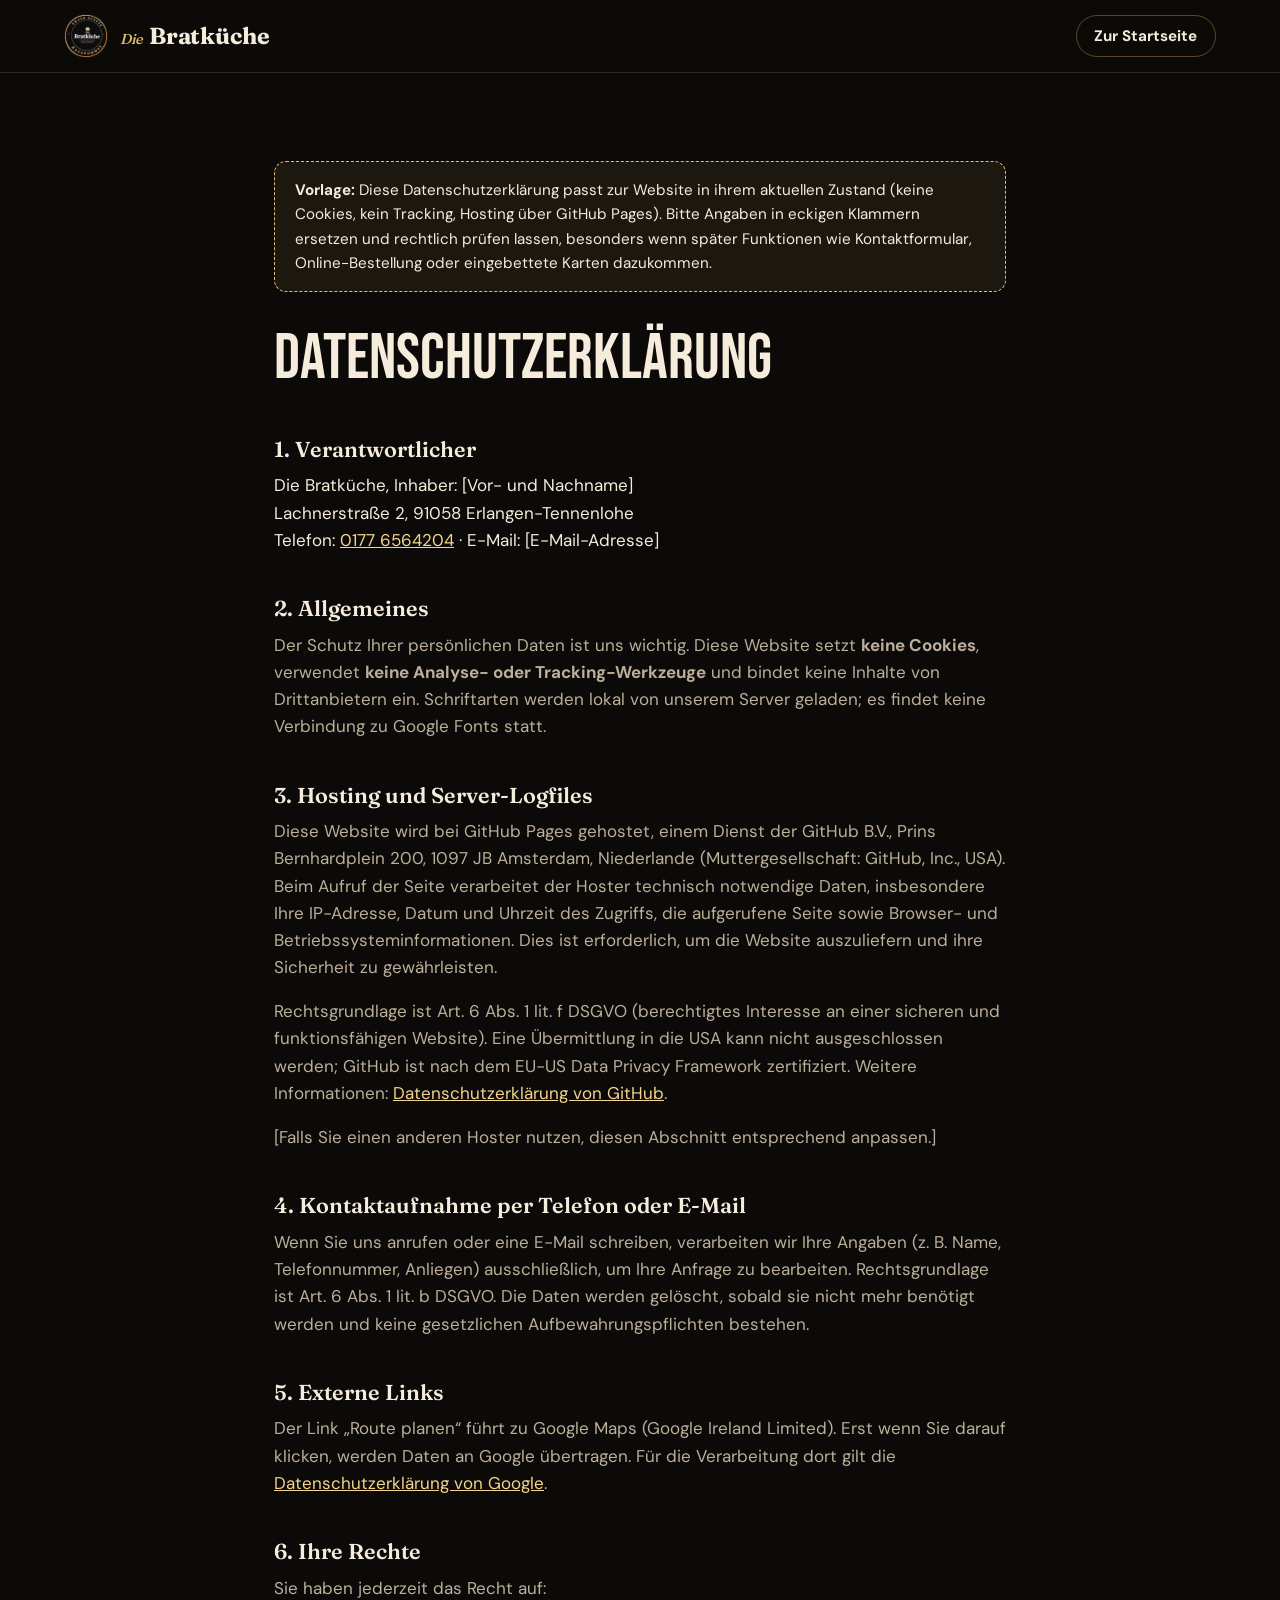
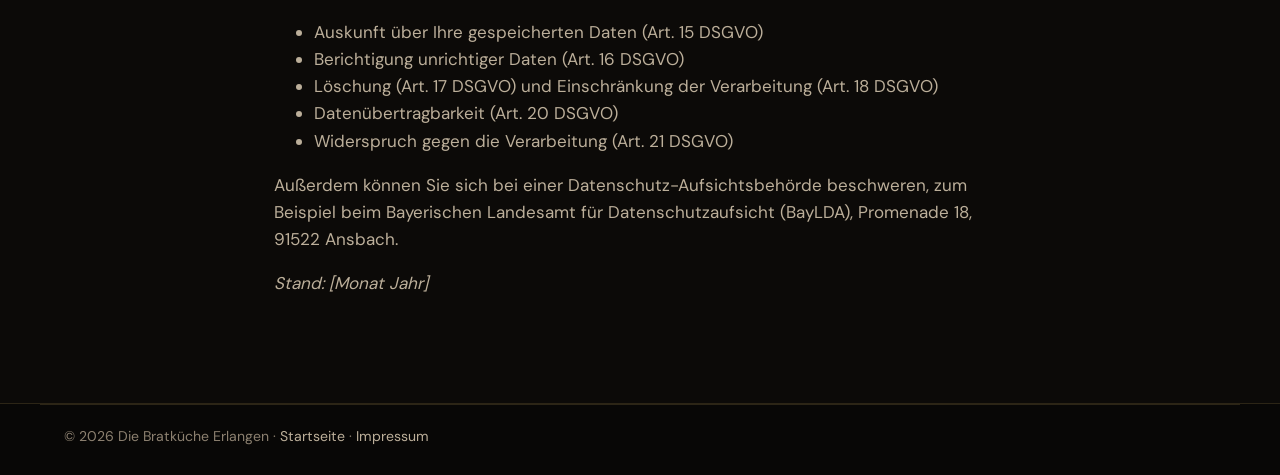
==== commit dc9ebfdd: "Öffnungszeiten, Ortsteil Tennenlohe und Telefonnummer eintragen - Mo–Do 11–15 & 17–20 Uhr, Fr 11–15 " ====
--- a/datenschutz.html
+++ b/datenschutz.html
@@ -31,8 +31,8 @@
       <h2>1. Verantwortlicher</h2>
       <address>
         Die Bratküche, Inhaber: [Vor- und Nachname]<br>
-        Lachnerstraße 2, 91058 Erlangen<br>
-        Telefon: [Telefonnummer] · E-Mail: [E-Mail-Adresse]
+        Lachnerstraße 2, 91058 Erlangen-Tennenlohe<br>
+        Telefon: <a href="tel:+491776564204">0177 6564204</a> · E-Mail: [E-Mail-Adresse]
       </address>
 
       <h2>2. Allgemeines</h2>
--- a/assets/css/style.css
+++ b/assets/css/style.css
@@ -346,6 +346,8 @@
 }
 .hero-facts li { display: inline-flex; align-items: center; gap: 8px; }
 .hero-facts svg { width: 18px; height: 18px; color: var(--gold); }
+.hero-facts a { color: var(--text); font-weight: 600; text-decoration-color: var(--line-strong); text-underline-offset: 4px; }
+.hero-facts a:hover { color: var(--gold-light); }
 
 .hero-visual { position: relative; margin: 0; }
 .hero-visual img {
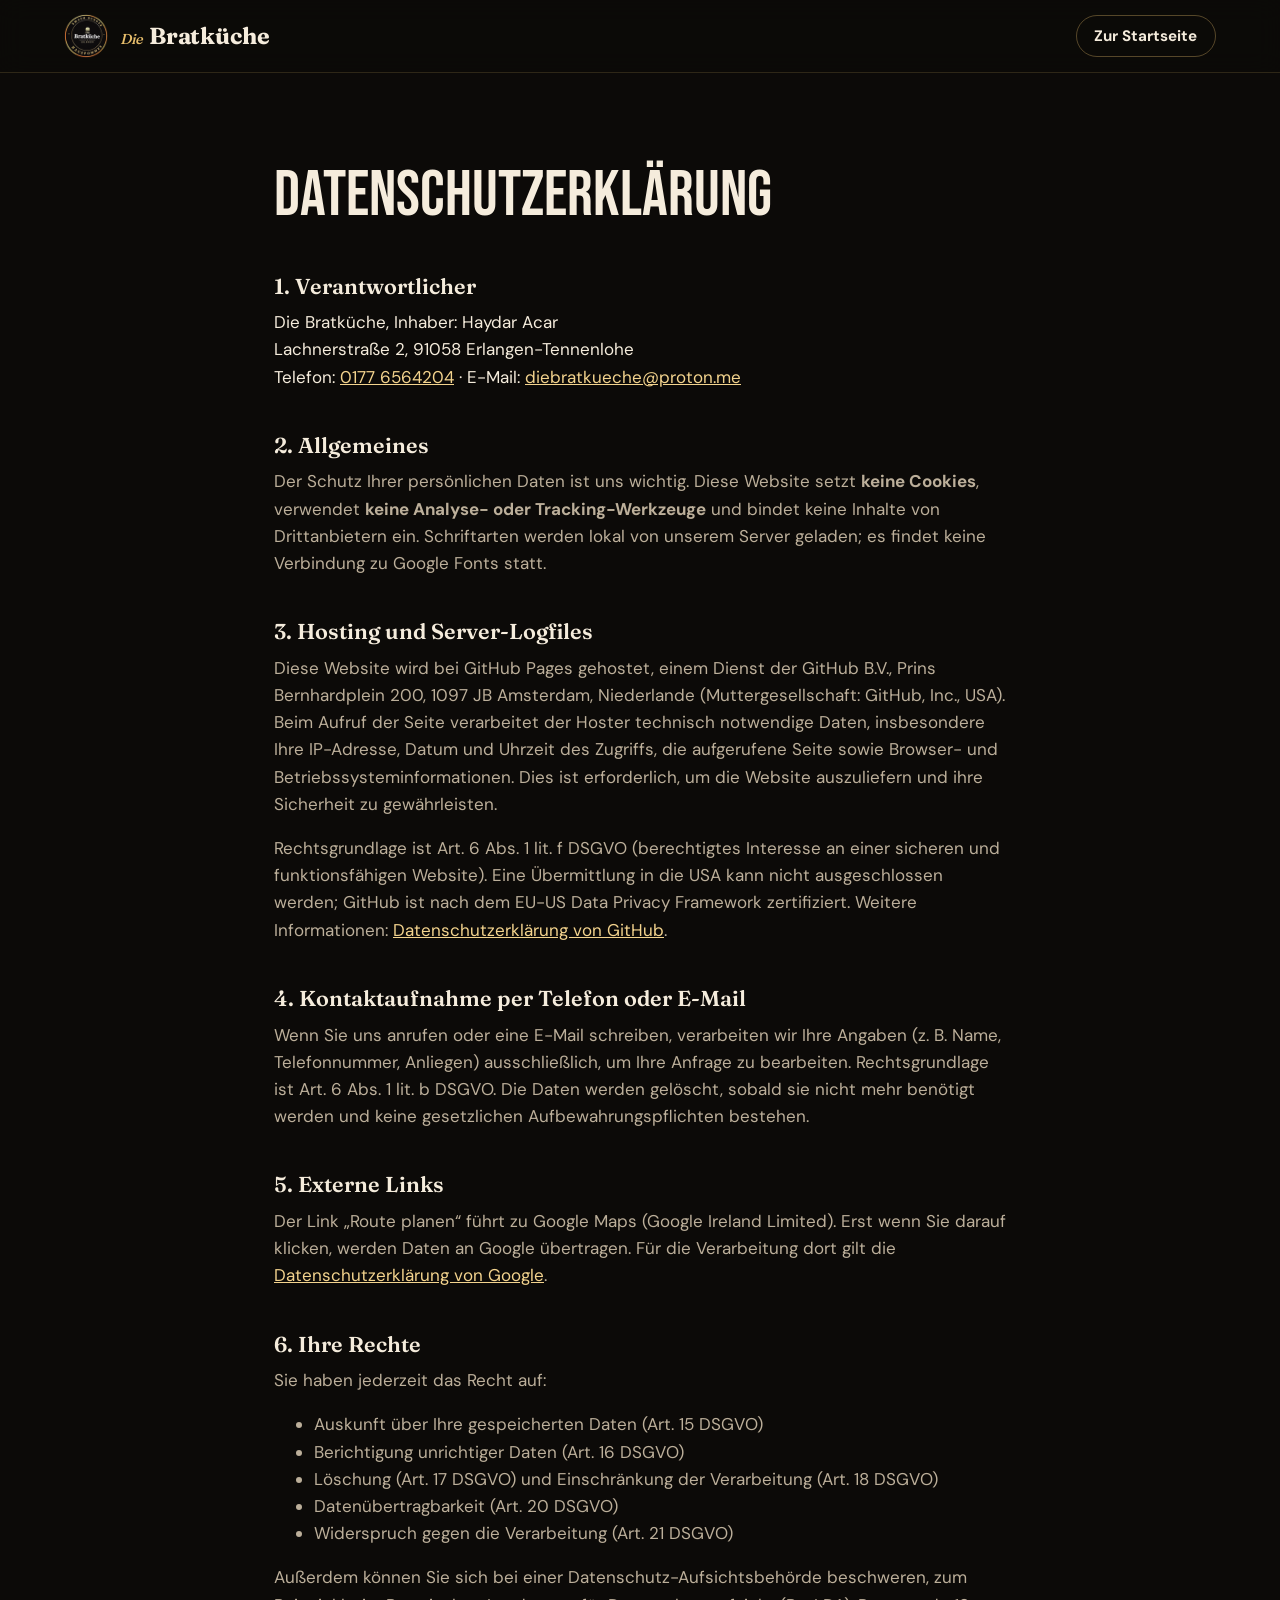
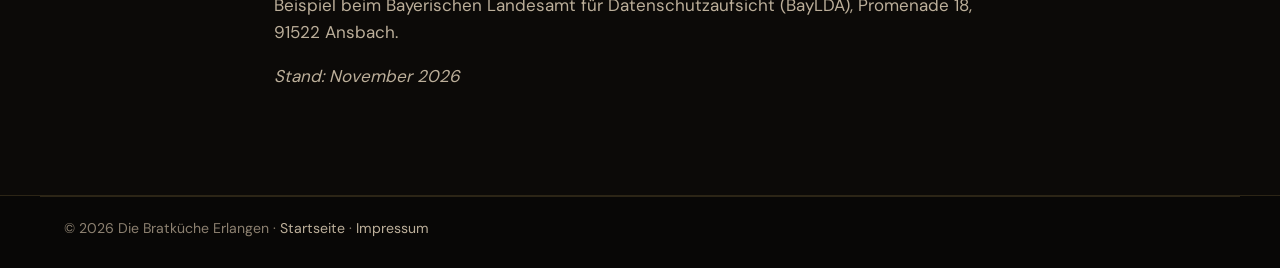
==== commit 30e01eb4: "Inhaber und E-Mail eintragen, Rechtstexte fertigstellen - Impressum und Datenschutz: Inhaber Haydar " ====
--- a/datenschutz.html
+++ b/datenschutz.html
@@ -23,16 +23,17 @@
 
   <main class="legal">
     <div class="container">
-      <!-- Diesen Hinweis entfernen, sobald alle Angaben geprüft sind -->
-      <p class="template-note"><strong>Vorlage:</strong> Diese Datenschutzerklärung passt zur Website in ihrem aktuellen Zustand (keine Cookies, kein Tracking, Hosting über GitHub Pages). Bitte Angaben in eckigen Klammern ersetzen und rechtlich prüfen lassen, besonders wenn später Funktionen wie Kontaktformular, Online-Bestellung oder eingebettete Karten dazukommen.</p>
+      <!-- Hinweis: Diese Erklärung passt zur Website in ihrem aktuellen Zustand (keine Cookies, kein Tracking,
+           Hosting über GitHub Pages). Bei neuen Funktionen (Kontaktformular, Online-Bestellung, eingebettete Karten,
+           anderer Hoster) muss sie angepasst werden. -->
 
       <h1>Datenschutzerklärung</h1>
 
       <h2>1. Verantwortlicher</h2>
       <address>
-        Die Bratküche, Inhaber: [Vor- und Nachname]<br>
+        Die Bratküche, Inhaber: Haydar Acar<br>
         Lachnerstraße 2, 91058 Erlangen-Tennenlohe<br>
-        Telefon: <a href="tel:+491776564204">0177 6564204</a> · E-Mail: [E-Mail-Adresse]
+        Telefon: <a href="tel:+491776564204">0177 6564204</a> · E-Mail: <a href="mailto:diebratkueche@proton.me">diebratkueche@proton.me</a>
       </address>
 
       <h2>2. Allgemeines</h2>
@@ -58,7 +59,6 @@
         ausgeschlossen werden; GitHub ist nach dem EU-US Data Privacy Framework zertifiziert.
         Weitere Informationen: <a href="https://docs.github.com/de/site-policy/privacy-policies/github-general-privacy-statement" target="_blank" rel="noopener">Datenschutzerklärung von GitHub</a>.
       </p>
-      <p>[Falls Sie einen anderen Hoster nutzen, diesen Abschnitt entsprechend anpassen.]</p>
 
       <h2>4. Kontaktaufnahme per Telefon oder E-Mail</h2>
       <p>
@@ -89,7 +89,7 @@
         zum Beispiel beim Bayerischen Landesamt für Datenschutzaufsicht (BayLDA), Promenade 18, 91522 Ansbach.
       </p>
 
-      <p><em>Stand: [Monat Jahr]</em></p>
+      <p><em>Stand: November 2026</em></p>
     </div>
   </main>
 
